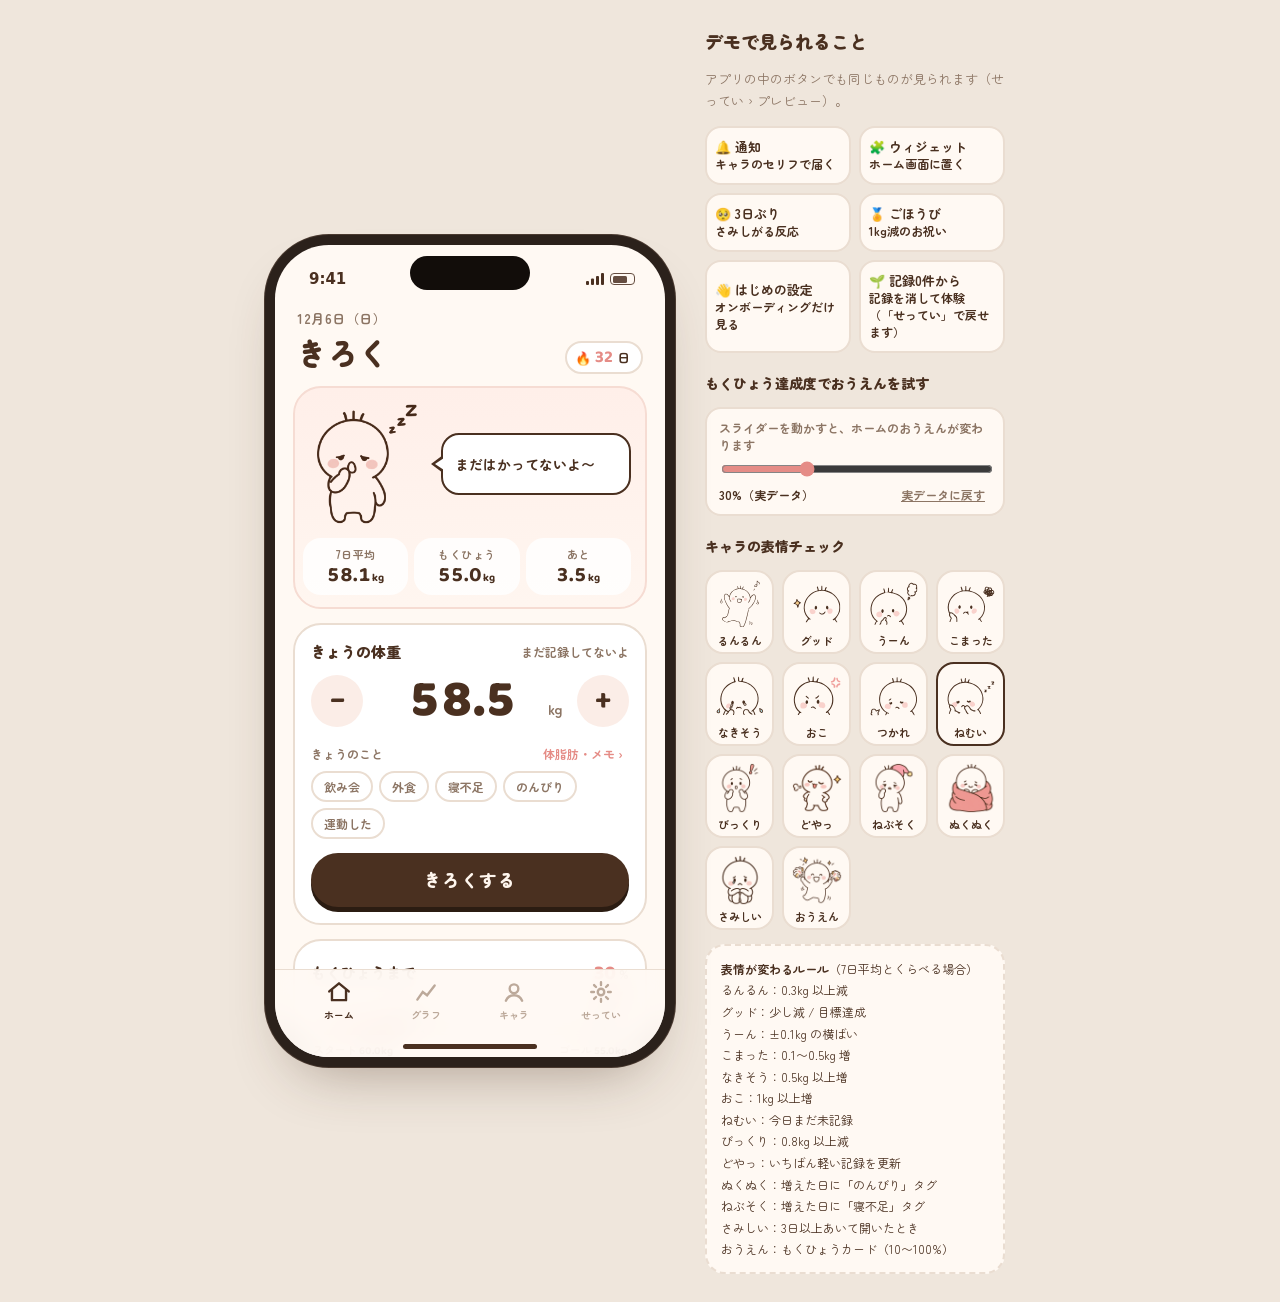
==== kawaii-weight-demo/index.html @ db8caa2b "Add initial project files including app documentation, localization guidelines, and assets for the "" ====
<!doctype html>
<html lang="ja">
<head>
<meta charset="utf-8">
<meta name="viewport" content="width=device-width, initial-scale=1, viewport-fit=cover">
<title>かわいい体重管理</title>
<link rel="preconnect" href="https://fonts.googleapis.com">
<link rel="stylesheet" href="https://fonts.googleapis.com/css2?family=Zen+Maru+Gothic:wght@500;700;900&family=Baloo+2:wght@600;700;800&display=swap">
<link rel="stylesheet" href="css/style.css">
</head>
<body>
<div class="stage">
  <div class="phone" id="phone">
    <div class="island" aria-hidden="true"></div>
    <div class="status" id="statusBar" aria-hidden="true"><span>9:41</span><span class="icons">
      <svg width="18" height="12" viewBox="0 0 18 12"><rect x="0" y="8" width="3" height="4" rx="1" fill="currentColor"/><rect x="5" y="5.5" width="3" height="6.5" rx="1" fill="currentColor"/><rect x="10" y="3" width="3" height="9" rx="1" fill="currentColor"/><rect x="15" y="0" width="3" height="12" rx="1" fill="currentColor"/></svg>
      <span class="bat"><i></i></span></span></div>
    <div class="toast" id="toast" role="status"></div>

    <div class="scroll" id="scroll">

      <!-- ===== ホーム ===== -->
      <div class="screen" id="sc-home" role="tabpanel">
        <div class="top">
          <div><div class="date" id="today"></div><h1>きろく</h1></div>
          <div class="pill" title="連続記録日数">🔥<b id="streak">0</b>日</div>
        </div>
        <div class="demoBar" id="absentBar" hidden><span>デモ：3日ぶりにアプリを開いた状態を再現しています</span><button id="absentOff">もどす</button></div>
        <section class="hero" id="hero" aria-label="キャラクター">
          <div class="charWrap"><div class="char" id="char" role="button" tabindex="0" aria-label="キャラクターをタップ"></div></div>
          <div class="heroSide">
            <div class="bubble fix" id="bubble" aria-live="polite"></div>
            <div class="doneInfo" id="doneInfo" hidden>
              <div class="big"><span id="dW">—</span><small>kg</small></div>
              <div class="delta" id="dDelta"></div>
              <button class="editLink" id="dEdit">記録を修正</button>
            </div>
          </div>
          <div class="facePick" id="facePick" hidden>
            <p>きょうのきぶん<small>よこにスクロールしてえらべるよ</small></p>
            <div class="fpRow" id="fpRow" role="group" aria-label="きょうのきぶん"></div>
          </div>
          <div class="heroStats" id="heroStats">
            <div class="hs"><span id="sDiffL">7日平均から</span><b id="sDiff">—</b></div>
            <div class="hs"><span>もくひょう</span><b id="sGoal">—</b></div>
            <div class="hs"><span>あと</span><b id="sLeft">—</b></div>
          </div>
        </section>
        <section class="card" id="recCard" aria-label="きょうの体重">
          <h2>きょうの体重 <small id="recState">まだ記録してないよ</small></h2>
          <div class="stepper">
            <button class="stepBtn" id="minus" aria-label="0.1kg 減らす">−</button>
            <div class="weightVal"><input id="wInput" inputmode="decimal" aria-label="体重 (kg)"><span>kg</span></div>
            <button class="stepBtn" id="plus" aria-label="0.1kg 増やす">+</button>
          </div>
          <div class="subRow"><span>きょうのこと</span><button class="linkBtn" id="openToday">体脂肪・メモ ›</button></div>
          <div class="chips" id="homeTags"></div>
          <button class="save" id="save">きろくする</button>
        </section>
        <section class="card goalCard" aria-label="もくひょうまで">
          <h2>もくひょうまで <span><b id="gPct">0</b><small> %</small></span></h2>
          <div class="track" id="track">
            <div class="fill" id="gFill" style="width:0"></div>
            <span class="tick" style="left:25%"></span><span class="tick" style="left:50%"></span><span class="tick" style="left:75%"></span>
            <svg class="flagG" viewBox="0 0 26 42" aria-hidden="true"><rect x="3" y="2" width="2.5" height="40" rx="1.2" fill="#4A3020"/><path d="M5.5 3h17l-4 6 4 6h-17z" fill="#E58C86"/><circle cx="4.2" cy="2.5" r="2.5" fill="#F3CA89"/></svg>
            <span class="runner" id="gRunner"></span>
          </div>
          <div class="trackLbl"><span>スタート <b id="gStart"></b></span><span>ゴール <b id="gGoal"></b></span></div>
          <button class="cheer" id="cheer" aria-label="おうえんメッセージ（タップで次のメッセージ）">
            <span class="cheerFace" id="cheerFace"></span>
            <span class="cheerTxt"><b id="cheerMsg"></b><small id="cheerSub"></small></span>
          </button>
        </section>
        <section class="card" aria-label="グラフ">
          <h2>さいきん2週間 <small>くわしくはグラフタブへ</small></h2>
          <svg class="chart" id="chartHome" viewBox="0 0 320 170" role="img" aria-label="直近2週間の体重グラフ"></svg>
        </section>
        <section class="card" aria-label="履歴">
          <h2>りれき <button class="linkBtn" id="addPast">＋ 過去の日を入力</button></h2>
          <ul class="hist" id="hist"></ul>
          <div class="hint">タップすると、その日のようすが見られるよ</div>
        </section>
      </div>

      <!-- ===== グラフ ===== -->
      <div class="screen" id="sc-graph" role="tabpanel" hidden>
        <div class="top"><div><div class="date">からだのうつりかわり</div><h1>グラフ</h1></div></div>
        <section class="card" style="margin-top:0">
          <h2>体重
            <span class="seg" role="group" aria-label="期間" id="rangeSeg">
              <button aria-pressed="false" data-range="7">1週</button>
              <button aria-pressed="true" data-range="30">1か月</button>
              <button aria-pressed="false" data-range="90">3か月</button>
            </span>
          </h2>
          <svg class="chart" id="chartBig" viewBox="0 0 320 200" role="img" aria-label="体重の推移グラフ"></svg>
          <div class="legend"><span><i></i>体重</span><span><i class="avg"></i>7日平均</span><span><i class="goal"></i>もくひょう</span></div>
        </section>
        <div class="stats" id="stats"></div>
        <section class="card">
          <h2>BMI <small id="bmiH">身長 160cm で計算</small></h2>
          <div class="bmiRow"><div class="bmiNum" id="bmiNum">—</div><div class="bmiFace" id="bmiFace"></div></div>
          <div class="gauge"><i style="width:18.5%"></i><i style="width:32.5%"></i><i style="width:25%"></i><i style="width:24%"></i><span class="mk" id="bmiMk"></span></div>
          <div class="gaugeLbl"><span style="left:18.5%">18.5</span><span style="left:51%">25</span><span style="left:76%">30</span></div>
          <div class="fatLine"><span>体脂肪率（さいしん）</span><span id="fatNow">—</span></div>
        </section>
        <section class="card">
          <h2>カレンダー
            <span class="calHead"><button id="calPrev" aria-label="前の月">‹</button><span id="calTitle" style="min-width:64px;text-align:center"></span><button id="calNext" aria-label="次の月">›</button></span>
          </h2>
          <div class="cal" id="cal"></div>
          <div class="hint">日付をタップすると、その日のようすが見られるよ（記録がない日は入力できるよ）。赤い点はタグ付きの日</div>
        </section>
      </div>

      <!-- ===== キャラ ===== -->
      <div class="screen" id="sc-chara" role="tabpanel" hidden>
        <div class="top">
          <div><div class="date">いっしょにがんばる相棒</div><h1>キャラ</h1></div>
          <div class="pill">きろく<b id="totalRec">0</b>回</div>
        </div>
        <section class="room" aria-label="キャラのおへや">
          <div class="bubble fix" id="bubble2" aria-live="polite"></div>
          <div class="charWrap"><div class="char" id="char2" role="button" tabindex="0" aria-label="キャラクターをタップ"></div></div>
          <div class="nameRow"><input id="charName" maxlength="10" placeholder="なまえをつけてね" aria-label="キャラの名前"></div>
        </section>
        <section class="card">
          <h2>なかよし度 <small id="lvNext"></small></h2>
          <div class="lv"><b id="lvNum">Lv.1</b><span id="lvTitle" style="font-weight:700"></span></div>
          <div class="bar"><i id="lvBar" style="width:0"></i></div>
          <div class="hint">毎日きろくすると、なかよし度が上がるよ</div>
        </section>
        <section class="card">
          <h2>ごほうび <small id="badgeCount"></small></h2>
          <div class="badges" id="badges"></div>
          <div class="hint">もらったメダルをタップすると、お祝いをもう一度見られるよ</div>
        </section>
        <section class="card">
          <h2>ひょうじょうずかん <small id="dexCount"></small></h2>
          <div class="dex" id="dex"></div>
          <div class="hint">タップすると、おへやのキャラがその顔になるよ。数字はその顔になった日の回数</div>
        </section>
      </div>

      <!-- ===== せってい ===== -->
      <div class="screen" id="sc-settings" role="tabpanel" hidden>
        <div class="top"><div><div class="date">じぶん好みに</div><h1>せってい</h1></div></div>
        <div class="group" style="margin-top:4px">
          <h3>からだ</h3>
          <div class="list">
            <div class="row"><span class="ri" style="background:#E6F4F5">📏</span><span class="lbl">身長</span>
              <button class="mini" data-adj="height" data-d="-1" aria-label="身長を1cm減らす">−</button><span class="val" id="vHeight"></span><button class="mini" data-adj="height" data-d="1" aria-label="身長を1cm増やす">+</button></div>
            <div class="row"><span class="ri" style="background:#E7F5F0">🎯</span><span class="lbl">もくひょう体重</span>
              <button class="mini" data-adj="goal" data-d="-0.5" aria-label="目標を0.5kg減らす">−</button><span class="val" id="vGoal"></span><button class="mini" data-adj="goal" data-d="0.5" aria-label="目標を0.5kg増やす">+</button></div>
          </div>
        </div>
        <div class="group">
          <h3>キャラのはんてい</h3>
          <div class="list">
            <div class="row"><span class="ri" style="background:#FBEDE7">⚖️</span><span class="lbl">くらべかた</span>
              <span class="seg" role="group" aria-label="くらべかた" id="judgeSeg"><button data-j="trend" aria-pressed="true">7日平均</button><button data-j="daily" aria-pressed="false">前日</button></span></div>
            <div class="row"><span class="ri" style="background:#FBEDE7">🍰</span><label for="optStrict">きびしめモード</label><input type="checkbox" class="sw" id="optStrict" data-opt="strict"></div>
          </div>
          <div class="hint" style="margin:6px 14px 0">「7日平均」だと、日々の水分の上下で表情がころころ変わらないよ。きびしめモードでは 0.3kg 増えただけで「なきそう」になるよ</div>
        </div>
        <div class="group">
          <h3>おしらせ</h3>
          <div class="list">
            <div class="row"><span class="ri" style="background:#FDF0DC">⏰</span><label for="optRemind">毎朝はかってね通知</label><input type="checkbox" class="sw" id="optRemind" data-opt="remind"></div>
            <div class="row"><span class="ri" style="background:#FDF0DC">🕖</span><label for="optTime">通知の時間</label><input type="time" id="optTime"></div>
            <button class="row" data-preview="notif"><span class="ri" style="background:#FDF0DC">🔔</span><span class="lbl">通知のみため<span class="preTag">プレビュー</span><small>キャラのセリフで届くよ</small></span><span class="chev">›</span></button>
          </div>
        </div>
        <div class="group">
          <h3>ウィジェット</h3>
          <div class="list">
            <button class="row" data-preview="widget"><span class="ri" style="background:#E6F4F5">🧩</span><span class="lbl">ホーム画面ウィジェット<span class="preTag">プレビュー</span><small>きょうの表情と体重が見られるよ</small></span><span class="chev">›</span></button>
          </div>
        </div>
        <div class="group">
          <h3>キャラ</h3>
          <div class="list">
            <div class="row"><span class="ri" style="background:#FBEDE7">💬</span><label for="optTalk">ふきだしでしゃべる</label><input type="checkbox" class="sw" id="optTalk" data-opt="talk"></div>
            <div class="row"><span class="ri" style="background:#FBEDE7">✨</span><label for="optMove">ふわふわ動く</label><input type="checkbox" class="sw" id="optMove" data-opt="move"></div>
            <button class="row" data-preview="absent"><span class="ri" style="background:#FBEDE7">🥺</span><span class="lbl">ひさしぶりに開いたとき<span class="preTag">プレビュー</span><small>3日あくと、さみしがるよ</small></span><span class="chev">›</span></button>
            <button class="row" data-preview="reward"><span class="ri" style="background:#FFF3D9">🏅</span><span class="lbl">ごほうびのお祝い<span class="preTag">プレビュー</span><small>1kg減・目標達成・連続記録など</small></span><span class="chev">›</span></button>
          </div>
        </div>
        <div class="group">
          <h3>データ</h3>
          <div class="list">
            <div class="row"><span class="ri" style="background:#F3EEE9">📤</span><span class="lbl">CSVで書き出す</span><span class="chev">›</span></div>
            <button class="row" data-preview="onb"><span class="ri" style="background:#E7F5F0">👋</span><span class="lbl">はじめの設定画面を見る<span class="preTag">プレビュー</span><small>インストール直後の流れ。いまの記録はそのまま</small></span><span class="chev">›</span></button>
            <button class="row" data-preview="fresh"><span class="ri" style="background:#E7F5F0">🌱</span><span class="lbl">記録0件から体験する<span class="preTag">プレビュー</span><small>記録を消して、初期設定から始めるよ</small></span><span class="chev">›</span></button>
            <button class="row danger" id="reset"><span class="ri" style="background:#FBE5E3">🔄</span><span class="lbl">サンプルデータに戻す</span></button>
          </div>
        </div>
        <div class="group">
          <h3>このアプリについて</h3>
          <div class="list"><div class="row"><span class="lbl">バージョン</span><span style="font-family:var(--font-num);font-weight:700;color:var(--ink-soft)">0.4 デモ</span></div></div>
        </div>
        <div class="bye" id="bye"></div>
      </div>
    </div>


    <!-- はじめての起動 -->
    <section class="onb" id="onb" aria-label="はじめての設定" inert>
      <div class="onbTop"><button class="back" id="onbBack">‹ もどる</button><div class="onbDots" id="onbDots"></div><span style="width:52px"></span></div>
      <div class="onbStep" id="onbStep"></div>
      <div class="onbBtns"><button class="save" id="onbNext">はじめる</button><button class="skip" id="onbSkip">いまはいい</button></div>
    </section>

    <!-- 日の詳細（日記ページ） -->
    <section class="detail" id="detail" aria-label="日の詳細" inert>
      <div class="dNav"><button id="dBack">‹ もどる</button><b id="dTitle"></b><button id="dEditBtn">編集</button></div>
      <div class="dStage">
        <div class="bubble b fix" id="dBubble"></div>
        <div class="dChar" id="dChar"></div>
        <div class="dBig"><span id="dWeight"></span><small>kg</small></div>
        <div class="dSub" id="dSub"></div>
      </div>
      <div class="dMetrics" id="dMetrics"></div>
      <section class="card">
        <h2>前後1週間 <small>この日を●で表示</small></h2>
        <svg class="chart" id="dChart" viewBox="0 0 320 150" role="img" aria-label="前後1週間の体重グラフ"></svg>
      </section>
      <section class="card dMemo"><h2>この日のこと</h2><div class="chips" id="dTags"></div><p id="dMemoTxt"></p></section>
      <div class="dPN"><button id="dPrev"></button><button id="dNext"></button></div>
    </section>

    <nav class="tabbar" role="tablist" aria-label="タブ">
      <button class="tab" role="tab" data-tab="home" aria-selected="true"><svg viewBox="0 0 24 24" fill="none" stroke="currentColor" stroke-width="2.2" stroke-linecap="round" stroke-linejoin="round"><path d="M3 11.5 12 4l9 7.5"/><path d="M5.5 10v9.5h13V10"/></svg>ホーム</button>
      <button class="tab" role="tab" data-tab="graph" aria-selected="false"><svg viewBox="0 0 24 24" fill="none" stroke="currentColor" stroke-width="2.2" stroke-linecap="round"><path d="M4 19 9 12l4 3 7-9"/></svg>グラフ</button>
      <button class="tab" role="tab" data-tab="chara" aria-selected="false"><svg viewBox="0 0 24 24" fill="none" stroke="currentColor" stroke-width="2.2" stroke-linecap="round"><circle cx="12" cy="9" r="4"/><path d="M4.5 20c1.5-3.5 4.3-5 7.5-5s6 1.5 7.5 5"/></svg>キャラ</button>
      <button class="tab" role="tab" data-tab="settings" aria-selected="false"><svg viewBox="0 0 24 24" fill="none" stroke="currentColor" stroke-width="2.2" stroke-linecap="round"><circle cx="12" cy="12" r="3"/><path d="M12 3v2.5M12 18.5V21M3 12h2.5M18.5 12H21M5.6 5.6l1.8 1.8M16.6 16.6l1.8 1.8M5.6 18.4l1.8-1.8M16.6 7.4l1.8-1.8"/></svg>せってい</button>
    </nav>
    <span class="home-ind" aria-hidden="true"></span>

    <!-- 記録シート -->
    <div class="back" id="sheetBack"></div>
    <section class="sheet" id="sheet" role="dialog" aria-modal="true" aria-label="記録の入力・修正" inert>
      <div class="grab" aria-hidden="true"></div>
      <div class="shHead">
        <span style="width:32px"></span>
        <div class="nav"><button id="shPrev" aria-label="前の日">‹</button><h3 id="shDate"></h3><button id="shNext" aria-label="次の日">›</button></div>
        <button class="close" id="shClose" aria-label="とじる">×</button>
      </div>
      <div class="shCard">
        <div class="shLbl">体重 <small id="shState" style="color:var(--ink-soft);font-size:12px"></small></div>
        <div class="stepper">
          <button class="stepBtn" id="shMinus" aria-label="0.1kg 減らす">−</button>
          <div class="weightVal"><input id="shW" inputmode="decimal" aria-label="体重 (kg)"><span>kg</span></div>
          <button class="stepBtn" id="shPlus" aria-label="0.1kg 増やす">+</button>
        </div>
      </div>
      <div class="shCard">
        <div class="shLbl">この日のきぶん <small id="shFaceNote" style="color:var(--ink-soft);font-size:11px"></small></div>
        <div class="fpRow" id="shFaces" role="group" aria-label="この日のきぶん"></div>
      </div>
      <div class="shCard">
        <div class="shLbl"><label for="shFatOn">体脂肪率もきろく</label><input type="checkbox" class="sw" id="shFatOn"></div>
        <div class="fatRow" id="fatRow">
          <button class="mini" id="shFatM" aria-label="0.1% 減らす">−</button>
          <span class="fv"><span id="shFat">28.0</span><small style="font-size:14px">%</small></span>
          <button class="mini" id="shFatP" aria-label="0.1% 増やす">+</button>
        </div>
      </div>
      <div class="shCard">
        <div class="shLbl">タグ</div>
        <div class="chips" id="shTags"></div>
        <div class="shLbl" style="margin-top:14px"><label for="shMemo">ひとことメモ</label></div>
        <textarea id="shMemo" rows="2" maxlength="60" placeholder="例：友だちと焼肉"></textarea>
      </div>
      <button class="save" id="shSave">保存する</button>
      <button class="del" id="shDel">この日の記録を削除</button>
    </section>

    <!-- 通知プレビュー -->
    <button class="notif" id="notif" aria-label="通知（タップでとじる）" tabindex="-1">
      <span class="appIcon" id="notifIcon"></span>
      <span class="nb"><span class="nt"><span>かわいい体重管理</span><span>いま</span></span><span class="nh" id="notifTitle"></span><br><span id="notifBody"></span></span>
    </button>

    <!-- ウィジェットプレビュー（ホーム画面） -->
    <div class="springboard" id="springboard" aria-hidden="true" inert>
      <div class="sbGrid" id="sbGrid"></div>
      <div class="sbNote"><span>ウィジェットのみため（プレビュー）。実機ではiPhoneのホーム画面に置けます</span><button id="sbClose">アプリにもどる</button></div>
    </div>

    <!-- ごほうび -->
    <div class="reward" id="reward" aria-hidden="true" inert>
      <canvas id="confetti"></canvas>
      <div class="rwCard" role="dialog" aria-label="ごほうび">
        <div class="eyebrow">ごほうびゲット！</div>
        <h3 id="rwTitle"></h3>
        <div class="rwChar" id="rwChar"></div>
        <p id="rwMsg"></p>
        <div class="rwGift" id="rwGift"></div>
        <button class="save" id="rwClose">ありがとう！</button>
      </div>
    </div>
  </div>

  <aside class="side">
    <h3>デモで見られること</h3>
    <p>アプリの中のボタンでも同じものが見られます（せってい › プレビュー）。</p>
    <div class="demoBtns">
      <button data-preview="notif"><b>🔔 通知</b>キャラのセリフで届く</button>
      <button data-preview="widget"><b>🧩 ウィジェット</b>ホーム画面に置く</button>
      <button data-preview="absent"><b>🥺 3日ぶり</b>さみしがる反応</button>
      <button data-preview="reward"><b>🏅 ごほうび</b>1kg減のお祝い</button>
      <button data-preview="onb"><b>👋 はじめの設定</b>オンボーディングだけ見る</button>
      <button data-preview="fresh"><b>🌱 記録0件から</b>記録を消して体験（「せってい」で戻せます）</button>
    </div>
    <h4>もくひょう達成度でおうえんを試す</h4>
    <div class="slider">
      <label for="pctSlider" style="font-size:12px;font-weight:700;color:var(--ink-soft)">スライダーを動かすと、ホームのおうえんが変わります</label>
      <input type="range" id="pctSlider" min="-5" max="110" step="1">
      <div><span id="pctVal"></span><button id="pctReset">実データに戻す</button></div>
    </div>
    <h4>キャラの表情チェック</h4>
    <div class="faces" id="faces"></div>
    <div class="rules" id="rules"></div>
  </aside>
</div>
<script src="js/app.js"></script>
</body>
</html>
---- kawaii-weight-demo/css/style.css ----
/* 基本リセット */
[hidden]{display:none!important}
img{max-width:100%}
body{margin:0;font-size:14px}
:root{padding-top:env(safe-area-inset-top,0px);padding-bottom:env(safe-area-inset-bottom,0px)}
/* Layout: one iPhone-sized screen centered on a soft paper desk; on a real phone it fills the screen. Four tabs + bottom sheet + preview overlays (notification / widget / reward). */
:root{
  --desk:#EFE6DC;
  --paper:#FFF9F3;
  --card:#FFFFFF;
  --ink:#4A3020;
  --ink-soft:#8C7564;
  --line:#EADDD1;
  --cheek:#F9D2CC;
  --blush:#FBEDE7;
  --rose:#E58C86;
  --gold:#F3CA89;
  --mint:#9FD3C7;
  --mint-ink:#3E9B86;
  --sky:#B4E1E4;
  --up:#D06A63;
  --font-ui:"Zen Maru Gothic","Hiragino Maru Gothic ProN","Hiragino Sans",system-ui,sans-serif;
  --font-num:"Baloo 2","Zen Maru Gothic",ui-rounded,system-ui,sans-serif;
  color-scheme:light;
}
html,body{height:100%}
body{background:var(--desk);color:var(--ink);font-family:var(--font-ui);
  padding-left:max(16px,env(safe-area-inset-left,0px));padding-right:max(16px,env(safe-area-inset-right,0px));
  -webkit-tap-highlight-color:transparent}
*{box-sizing:border-box}
button{font:inherit;color:inherit;border:0;background:none;cursor:pointer}
button:focus-visible,input:focus-visible,textarea:focus-visible{outline:3px solid var(--rose);outline-offset:2px}

.stage{min-height:100%;display:flex;gap:40px;align-items:center;justify-content:center;padding-block:28px;flex-wrap:wrap}

/* ---------- phone ---------- */
.phone{width:390px;max-width:100%;height:812px;max-height:calc(100vh - 56px);min-height:640px;
  background:var(--paper);border-radius:54px;position:relative;overflow:hidden;
  box-shadow:0 0 0 10px #2b211b,0 0 0 11px #4a3a30,0 30px 60px -20px rgba(74,48,32,.45);
  display:flex;flex-direction:column}
.island{position:absolute;top:11px;left:50%;transform:translateX(-50%);width:120px;height:34px;border-radius:20px;background:#120d0a;z-index:20}
.status{height:54px;flex:none;display:flex;align-items:center;justify-content:space-between;padding:14px 30px 0 34px;font-weight:700;font-size:15px;font-family:system-ui,sans-serif;position:relative;z-index:9}
.status .icons{display:flex;gap:6px;align-items:center}
.status .bat{width:25px;height:12px;border:1.5px solid currentColor;border-radius:4px;padding:1.5px;opacity:.85}
.status .bat i{display:block;height:100%;width:70%;background:currentColor;border-radius:1.5px}

.scroll{flex:1;overflow-y:auto;overflow-x:hidden;padding:4px 18px 110px;scrollbar-width:none}
.scroll::-webkit-scrollbar{display:none}
.screen{animation:fadeIn .25s ease}
@keyframes fadeIn{from{opacity:0;transform:translateY(6px)}to{opacity:1;transform:none}}

.top{display:flex;justify-content:space-between;align-items:flex-end;padding:6px 4px 12px}
.top .date{font-size:13px;color:var(--ink-soft);font-weight:700;letter-spacing:.04em}
.top h1{margin:2px 0 0;font-size:30px;font-weight:900;letter-spacing:.02em}
.pill{display:flex;align-items:center;gap:4px;background:var(--card);border:2px solid var(--line);border-radius:999px;padding:5px 11px 5px 8px;font-weight:700;font-size:13px}
.pill b{font-family:var(--font-num);font-size:17px;line-height:1;color:var(--rose)}

.demoBar{display:flex;align-items:center;gap:8px;background:#FFF3D9;border:2px dashed var(--gold);border-radius:16px;padding:8px 12px;font-size:12px;font-weight:700;margin-bottom:10px}
.demoBar span{flex:1}
.demoBar button{background:var(--ink);color:#FFF6EE;border-radius:999px;padding:4px 12px;font-size:12px;font-weight:700}

/* ---------- hero ---------- */
.hero{position:relative;background:linear-gradient(180deg,#FFEFE9 0%,#FFF6F0 100%);border-radius:32px;padding:18px 16px 16px;border:2px solid #F6DCD3;overflow:hidden}
/* ホームのヒーロー：A案（キャラ小さめ＋ふきだし横）。記録後は .done で結果表示に切り替え */
#hero{display:grid;grid-template-columns:128px 1fr;gap:8px 10px;align-items:center;padding:12px 14px 12px 8px;border-radius:28px}
#hero .charWrap{height:128px;margin:0}
#hero .char{width:128px;height:128px}
#hero .heroSide{min-width:0;display:flex;flex-direction:column;gap:8px}
#hero .bubble{margin:0;font-size:14px;padding:8px 12px;border-radius:18px}
/* ふきだしは2行分の高さで固定（セリフの長さで画面がガタつかないように） */
.bubble.fix{display:flex;align-items:center;height:calc(2 * 1.5em + 20px);min-height:0;line-height:1.5}
.room .bubble.fix{justify-content:center;text-align:center}
.dStage .bubble.fix{display:inline-flex;justify-content:center;max-width:100%}
/* ふきだしの矢印：線の三角（::before）の上に白い三角（::after）を重ねる */
#hero .bubble::before,#hero .bubble::after{content:"";position:absolute;top:50%;bottom:auto;width:0;height:0;background:none;border-style:solid;transform:translateY(-50%)}
#hero .bubble::before{left:-12px;border-width:9px 12px 9px 0;border-color:transparent var(--ink) transparent transparent}
#hero .bubble::after{left:-8.5px;border-width:6.5px 9px 6.5px 0;border-color:transparent var(--card) transparent transparent}
#hero .heroStats{grid-column:1/-1;margin-top:2px}
#hero.done{grid-template-columns:120px 1fr;padding-block:14px}
#hero.done .charWrap,#hero.done .char{width:120px;height:120px}
.doneInfo{padding-left:4px}
.doneInfo .big{font-family:var(--font-num);font-size:42px;font-weight:800;line-height:1;font-variant-numeric:tabular-nums}
.doneInfo .big small{font-family:var(--font-ui);font-size:14px;font-weight:700;color:var(--ink-soft);margin-left:3px}
.doneInfo .delta{font-family:var(--font-num);font-size:15px;font-weight:700;margin-top:2px}
.doneInfo .editLink{font-size:12px;font-weight:700;color:var(--rose);text-decoration:underline;padding:4px 0 0}
.bubble{position:relative;z-index:2;background:var(--card);border:2px solid var(--ink);border-radius:22px;padding:10px 14px;font-weight:700;font-size:15px;line-height:1.5;min-height:48px;margin:0 6px 4px;text-wrap:balance}
.bubble::after{content:"";position:absolute;bottom:-11px;left:50%;width:18px;height:18px;background:var(--card);border-right:2px solid var(--ink);border-bottom:2px solid var(--ink);transform:translateX(-50%) rotate(45deg) scaleY(.8)}
.charWrap{position:relative;z-index:1;display:flex;justify-content:center;height:210px;margin-top:6px}
.char{width:210px;height:210px;cursor:pointer;transform-origin:50% 90%;animation:breathe 3.2s ease-in-out infinite}
.char svg{width:100%;height:100%;display:block}
.char.pop,.dChar.pop{animation:pop .55s cubic-bezier(.3,1.6,.5,1)}
.char.shake{animation:shake .5s ease-in-out}
@keyframes breathe{0%,100%{transform:scale(1,1)}50%{transform:scale(1.02,.98)}}
@keyframes pop{0%{transform:scale(.85,1.12)}55%{transform:scale(1.08,.94)}100%{transform:scale(1)}}
@keyframes shake{0%,100%{transform:rotate(0)}20%{transform:rotate(-5deg)}40%{transform:rotate(5deg)}60%{transform:rotate(-3deg)}80%{transform:rotate(2deg)}}
.char svg .accent,.char svg .gold,.char svg .tear{animation:twinkle 1.6s ease-in-out infinite}
@keyframes twinkle{0%,100%{opacity:1}50%{opacity:.55}}
.phone.still .char,.phone.still .char svg *{animation:none!important}
/* 「ふきだしでしゃべる」オフ：ふきだしごと消して余白をつめる（はじめの設定画面は対象外） */
.phone.quiet .bubble{display:none!important}
.phone.quiet .onb .bubble{display:block!important}
.phone.quiet #hero:not(.done){grid-template-columns:1fr}
.phone.quiet #hero:not(.done) .heroSide{display:none}
.heroStats{position:relative;z-index:2;display:grid;grid-template-columns:1fr 1fr 1fr;gap:6px;margin-top:8px}
.hs{background:rgba(255,255,255,.85);border-radius:18px;padding:8px 6px 6px;text-align:center}
.hs span{display:block;font-size:11px;color:var(--ink-soft);font-weight:700;letter-spacing:.04em}
.hs b{font-family:var(--font-num);font-size:21px;font-weight:700;font-variant-numeric:tabular-nums;line-height:1.3}
.hs small{font-size:11px;font-weight:700;margin-left:1px}
.down{color:var(--mint-ink)}.up{color:var(--up)}

/* ---------- cards ---------- */
.card{background:var(--card);border:2px solid var(--line);border-radius:28px;padding:16px;margin-top:14px}
.card h2{margin:0 0 10px;font-size:15px;font-weight:900;display:flex;justify-content:space-between;align-items:center;gap:8px}
.card h2 small{font-size:12px;color:var(--ink-soft);font-weight:700}
.linkBtn{font-size:12px;font-weight:700;color:var(--rose);white-space:nowrap}
.stepper{display:flex;align-items:center;justify-content:space-between;gap:8px}
.stepBtn{width:52px;height:52px;border-radius:50%;background:var(--blush);font-family:var(--font-num);font-size:30px;font-weight:700;line-height:1;display:grid;place-items:center;user-select:none;touch-action:manipulation;transition:transform .1s;flex:none}
.stepBtn:active{transform:scale(.9)}
.weightVal{flex:1;text-align:center;min-width:0}
.weightVal input{width:100%;max-width:170px;border:0;background:transparent;text-align:center;font-family:var(--font-num);font-size:52px;font-weight:800;color:var(--ink);font-variant-numeric:tabular-nums;padding:0;line-height:1.1}
.weightVal span{font-size:14px;font-weight:700;color:var(--ink-soft)}
.save{margin-top:14px;width:100%;height:54px;border-radius:999px;background:var(--ink);color:#FFF6EE;font-weight:900;font-size:17px;letter-spacing:.08em;box-shadow:0 5px 0 #2b1c12;transition:transform .08s,box-shadow .08s}
.save:active{transform:translateY(4px);box-shadow:0 1px 0 #2b1c12}
.save.done{background:var(--rose);box-shadow:0 5px 0 #b8625c}

.chips{display:flex;flex-wrap:wrap;gap:6px}
.chip{padding:5px 11px;border-radius:999px;border:2px solid var(--line);font-size:12px;font-weight:700;color:var(--ink-soft);background:var(--card);transition:.15s}
.chip[aria-pressed="true"]{background:var(--cheek);border-color:var(--ink);color:var(--ink)}
.subRow{display:flex;justify-content:space-between;align-items:center;margin-top:14px;margin-bottom:8px;font-size:12px;font-weight:700;color:var(--ink-soft)}

.seg{display:flex;background:#F6EEE7;border-radius:999px;padding:3px;gap:2px}
.seg button{font-size:12px;font-weight:700;padding:4px 10px;border-radius:999px;color:var(--ink-soft);white-space:nowrap}
.seg button[aria-pressed="true"]{background:var(--card);color:var(--ink);box-shadow:0 1px 3px rgba(74,48,32,.15)}
svg.chart{width:100%;height:auto;display:block;overflow:visible}
svg.chart text{font-family:var(--font-num);font-size:11px;fill:var(--ink-soft);font-weight:600}
.legend{display:flex;gap:14px;font-size:11px;font-weight:700;color:var(--ink-soft);margin-top:6px}
.legend i{display:inline-block;width:16px;height:0;border-top:3px solid var(--rose);vertical-align:middle;margin-right:4px;border-radius:2px}
.legend i.avg{border-top:2px solid rgba(74,48,32,.45)}
.legend i.goal{border-top:2px dashed var(--mint)}

.hist{list-style:none;margin:0;padding:0;display:flex;flex-direction:column}
.hist li{border-top:1.5px dashed var(--line)}
.hist li:first-child{border-top:0}
.hrow{width:100%;display:grid;grid-template-columns:40px 1fr auto;gap:12px;align-items:center;padding:8px 0;text-align:left}
.hist .ic{width:40px;height:40px;border-radius:14px;background:#FFF1EC;display:grid;place-items:center}
.hist .ic svg{width:34px;height:34px}
.hist .d{font-weight:700;font-size:14px;min-width:0}
.hist .d small{display:block;font-size:11px;color:var(--ink-soft);white-space:nowrap;overflow:hidden;text-overflow:ellipsis}
.hist .w{text-align:right;font-family:var(--font-num);font-weight:700;font-size:18px;font-variant-numeric:tabular-nums;line-height:1.1}
.hist .w small{display:block;font-size:12px}
.tagS{display:inline-block;background:var(--blush);border-radius:6px;padding:0 5px;margin-right:3px;font-size:10px;color:var(--ink)}


/* きょうの顔（記録後にえらびなおせる） */
.facePick{grid-column:1/-1;background:var(--card);border-radius:20px;padding:8px 8px 6px;box-shadow:0 2px 0 var(--line)}
.facePick p{margin:0 0 4px;font-size:12px;font-weight:900;text-align:center}
.facePick p small{font-size:10px;color:#B5A193;font-weight:700;margin-left:4px}
.fpRow{display:flex;gap:2px;overflow-x:auto;scroll-snap-type:x proximity;scrollbar-width:none;-webkit-mask-image:linear-gradient(90deg,#000 88%,transparent);mask-image:linear-gradient(90deg,#000 88%,transparent);padding-right:18px}
.fpRow::-webkit-scrollbar{display:none}
.fp{flex:0 0 56px;scroll-snap-align:start;display:flex;flex-direction:column;align-items:center;gap:1px;border-radius:14px;padding:4px 0 4px;border:2px solid transparent;font-size:10px;font-weight:700;color:var(--ink-soft);transition:background .15s}
.fp svg{width:36px;height:36px;display:block}
.fp[aria-pressed="true"]{background:var(--cheek);border-color:var(--ink);color:var(--ink)}
.fp .auto{font-size:8.5px;line-height:1;color:var(--rose);height:9px}

/* ---------- goal / cheer ---------- */
.goalCard h2 b{font-family:var(--font-num);font-size:20px;color:var(--rose);font-weight:800}
.track{position:relative;height:16px;border-radius:999px;background:#F6EEE7;margin:30px 18px 0 8px}
.track .fill{height:100%;border-radius:999px;background:linear-gradient(90deg,var(--cheek),var(--rose));transition:width .8s cubic-bezier(.3,1.2,.5,1)}
.track .tick{position:absolute;top:4px;width:3px;height:8px;border-radius:2px;background:#fff}
.track .tick.past{background:rgba(255,255,255,.75)}
.track .runner{position:absolute;top:50%;width:46px;height:46px;transform:translate(-50%,-70%);transition:left .8s cubic-bezier(.3,1.2,.5,1);pointer-events:none}
.track .runner svg{width:100%;height:100%;display:block}
.track .flagG{position:absolute;right:-16px;bottom:4px;width:26px;height:42px}
.trackLbl{display:flex;justify-content:space-between;font-family:var(--font-num);font-size:11px;font-weight:600;color:var(--ink-soft);margin:6px 2px 0}
.trackLbl b{color:var(--ink)}
.cheer{position:relative;display:flex;gap:12px;align-items:center;margin-top:14px;background:#FFF6F1;border-radius:22px;padding:10px 14px 10px 8px;width:100%;text-align:left}
.cheerFace{width:72px;height:72px;flex:none}
.cheerFace svg{width:100%;height:100%;display:block}
.cheer.pop .cheerFace{animation:pop .55s cubic-bezier(.3,1.6,.5,1)}
.cheerTxt{min-width:0}
.cheerTxt b{display:block;font-size:15px;font-weight:900;line-height:1.5;text-wrap:balance}
.cheerTxt small{display:block;font-size:12px;font-weight:700;color:var(--ink-soft);margin-top:3px;line-height:1.5}
.slider{display:flex;flex-direction:column;gap:6px;background:var(--paper);border:2px solid var(--line);border-radius:16px;padding:10px 12px}
.slider input{width:100%;accent-color:var(--rose)}
.slider div{display:flex;justify-content:space-between;align-items:center;font-size:12px;font-weight:700}
.slider button{font-size:12px;font-weight:700;color:var(--ink-soft);text-decoration:underline}

/* ---------- graph screen ---------- */
.stats{display:grid;grid-template-columns:1fr 1fr;gap:10px;margin-top:14px}
.stat{background:var(--card);border:2px solid var(--line);border-radius:22px;padding:12px 14px}
.stat span{display:block;font-size:11px;font-weight:700;color:var(--ink-soft);letter-spacing:.06em}
.stat b{font-family:var(--font-num);font-size:26px;font-weight:700;font-variant-numeric:tabular-nums;line-height:1.25}
.stat small{font-size:12px;font-weight:700;margin-left:2px}
.stat em{display:block;font-style:normal;font-size:11px;color:var(--ink-soft);font-weight:700}
.bmiRow{display:flex;align-items:center;gap:14px}
.bmiNum{font-family:var(--font-num);font-size:40px;font-weight:800;line-height:1;font-variant-numeric:tabular-nums}
.bmiNum small{display:block;font-family:var(--font-ui);font-size:12px;color:var(--mint-ink);font-weight:700;margin-top:4px}
.bmiFace{width:64px;height:64px;margin-left:auto;flex:none}
.bmiFace svg{width:100%;height:100%}
.gauge{position:relative;margin-top:14px;height:12px;border-radius:999px;display:flex}
.gauge i{display:block;height:100%}
.gauge i:nth-child(1){background:var(--sky);border-radius:999px 0 0 999px}
.gauge i:nth-child(2){background:var(--mint)}
.gauge i:nth-child(3){background:var(--gold)}
.gauge i:nth-child(4){background:var(--rose);border-radius:0 999px 999px 0}
.gauge .mk{position:absolute;top:-6px;width:4px;height:24px;border-radius:2px;background:var(--ink);transform:translateX(-50%);box-shadow:0 0 0 2px var(--card)}
.gaugeLbl{position:relative;height:16px;margin-top:6px;font-family:var(--font-num);font-size:11px;color:var(--ink-soft);font-weight:600}
.gaugeLbl span{position:absolute;transform:translateX(-50%)}
.fatLine{margin-top:10px;padding-top:10px;border-top:1.5px dashed var(--line);font-size:13px;font-weight:700;display:flex;justify-content:space-between}
.fatLine b{font-family:var(--font-num);font-size:17px}

.calHead{display:flex;align-items:center;gap:6px}
.calHead button{width:30px;height:30px;border-radius:50%;background:var(--blush);font-weight:900}
.cal{display:grid;grid-template-columns:repeat(7,1fr);gap:4px;text-align:center}
.cal .wd{font-size:11px;font-weight:700;color:var(--ink-soft);padding-bottom:2px}
.cal .wd:first-child{color:var(--up)}
.cal .cell{min-height:64px;max-width:100%;border-radius:12px;display:flex;flex-direction:column;align-items:center;gap:1px;position:relative;font-family:var(--font-num);font-weight:600;color:#C7B6A8;padding:4px 0 5px}
.cal button.cell:hover{background:#FBF3EE}
.cal .cell.has{background:#FFF1EC;color:var(--ink)}
.cal .cell svg{width:28px;height:28px;flex:none}
.cal .cell .w{font-size:10.5px;font-weight:700;color:var(--ink);line-height:1;font-variant-numeric:tabular-nums;letter-spacing:-.02em}
.cal .cell.today{box-shadow:0 0 0 2px var(--ink) inset}
.cal .cell .n{font-size:11px;line-height:1.1}
.cal .cell.has .n{color:var(--ink-soft)}
.cal .cell .dot{position:absolute;top:4px;right:4px;width:6px;height:6px;border-radius:50%;background:var(--rose)}

/* ---------- chara screen ---------- */
.room{position:relative;border-radius:28px;overflow:hidden;padding:16px 16px 18px;border:2px solid #F6DCD3;
  background:linear-gradient(180deg,#FFEFE9,#FFF6F0)}   /* 日の詳細と同じ、やわらかい単色 */
.room .rug{position:absolute;left:50%;bottom:62px;transform:translateX(-50%);width:210px;height:40px;border-radius:50%;background:#F3C1B6;opacity:.6}
.room .charWrap{height:200px;margin-top:4px}
.room .char{width:200px;height:200px}
.nameRow{position:relative;z-index:2;display:flex;justify-content:center;margin-top:6px}
.nameRow input{width:160px;max-width:100%;text-align:center;border:2px solid #F6DCD3;border-radius:999px;background:var(--card);font:inherit;font-weight:900;font-size:20px;color:var(--ink);padding:4px 10px}
.nameRow input:focus{border-color:var(--ink);outline:none}
.nameRow input::placeholder{color:#C7A99A}
.lv{display:flex;align-items:baseline;gap:8px}
.lv b{font-family:var(--font-num);font-size:30px;font-weight:800;color:var(--rose);line-height:1}
.bar{height:14px;border-radius:999px;background:#F6EEE7;margin-top:10px;overflow:hidden}
.bar i{display:block;height:100%;border-radius:999px;background:repeating-linear-gradient(-45deg,var(--rose) 0 8px,#EC9F99 8px 16px);transition:width .6s}
.hint{font-size:12px;font-weight:700;color:var(--ink-soft);margin-top:8px;line-height:1.6}
.dex{display:grid;grid-template-columns:repeat(4,1fr);gap:8px}
.dex button{background:#FFF6F1;border-radius:18px;padding:6px 2px;display:flex;flex-direction:column;align-items:center;gap:2px;font-size:11px;font-weight:700;border:2px solid transparent}
.dex button[aria-pressed="true"]{border-color:var(--ink)}
.dex svg{width:54px;height:54px}
.dex .cnt{font-family:var(--font-num);font-size:11px;color:var(--ink-soft);font-weight:600;line-height:1}
.dex .locked svg{filter:brightness(0) opacity(.12)}
.dex .locked{color:#C7B6A8;cursor:default}
.badges{display:grid;grid-template-columns:repeat(4,1fr);gap:10px 6px}
.badge{display:flex;flex-direction:column;align-items:center;gap:4px;font-size:10px;font-weight:700;text-align:center;line-height:1.3}
.medal{width:58px;height:58px;border-radius:50%;display:grid;place-items:center;font-family:var(--font-num);font-weight:800;font-size:16px;line-height:1;
  background:radial-gradient(circle at 35% 30%,#FFF3D6,var(--gold));border:3px solid #E5B464;color:var(--ink);box-shadow:0 3px 0 #D9A250}
.medal small{display:block;font-size:10px;font-family:var(--font-ui)}
.badge.off .medal{background:#F5EEE8;border:2.5px dashed #E2D6CB;color:#CDBDAF;box-shadow:none}
.badge.off{color:#BFAE9F;cursor:default}

/* ---------- settings ---------- */
.group{margin-top:18px}
.group h3{margin:0 0 6px 14px;font-size:12px;font-weight:700;color:var(--ink-soft);letter-spacing:.08em}
.list{background:var(--card);border:2px solid var(--line);border-radius:22px;overflow:hidden}
.row{display:flex;align-items:center;gap:12px;min-height:52px;padding:8px 14px;border-top:1.5px solid #F4ECE4;width:100%;text-align:left}
.row:first-child{border-top:0}
.row .ri{width:30px;height:30px;border-radius:10px;display:grid;place-items:center;flex:none;font-size:16px}
.row label,.row .lbl{flex:1;font-weight:700;font-size:15px}
.row .lbl small{display:block;font-size:11px;color:var(--ink-soft)}
.row .val{font-family:var(--font-num);font-weight:700;font-size:17px;font-variant-numeric:tabular-nums;min-width:62px;text-align:center}
.mini{width:32px;height:32px;border-radius:50%;background:var(--blush);font-family:var(--font-num);font-weight:700;font-size:20px;line-height:1;touch-action:manipulation;flex:none}
.sw{position:relative;width:51px;height:31px;flex:none;appearance:none;-webkit-appearance:none;background:#E9DED4;border-radius:999px;cursor:pointer;transition:background .2s;margin:0}
.sw::after{content:"";position:absolute;top:2px;left:2px;width:27px;height:27px;border-radius:50%;background:#fff;box-shadow:0 2px 4px rgba(74,48,32,.25);transition:transform .2s}
.sw:checked{background:var(--rose)}
.sw:checked::after{transform:translateX(20px)}
.row input[type=time]{font-family:var(--font-num);font-size:16px;font-weight:700;color:var(--ink);background:var(--blush);border:0;border-radius:10px;padding:4px 8px}
.row.danger .lbl{color:var(--up)}
.chev{color:#C7B6A8;font-weight:900}
.preTag{font-size:10px;font-weight:700;background:#FFF3D9;color:#A87A2A;border-radius:6px;padding:1px 6px;margin-left:4px;vertical-align:2px}
.bye{display:flex;flex-direction:column;align-items:center;gap:4px;margin-top:26px;font-size:12px;font-weight:700;color:var(--ink-soft)}
.bye svg{width:70px;height:70px}


/* ---------- 日の詳細（日記ページ） ---------- */
.detail{position:absolute;left:0;right:0;top:54px;bottom:0;z-index:3;background:var(--paper);overflow-y:auto;scrollbar-width:none;padding:0 18px 110px;transform:translateX(105%);transition:transform .32s cubic-bezier(.2,.9,.3,1);visibility:hidden}
.detail::-webkit-scrollbar{display:none}
.detail.open{transform:none;visibility:visible}
.dNav{position:sticky;top:0;z-index:2;display:grid;grid-template-columns:1fr auto 1fr;align-items:center;gap:8px;padding:6px 0 10px;background:var(--paper)}
.dNav button{font-weight:900;font-size:15px;color:var(--rose);justify-self:start;padding:4px 0}
.dNav button:last-child{justify-self:end}
.dNav b{font-size:16px;font-weight:900}
.dStage{position:relative;background:linear-gradient(180deg,#FFEFE9,#FFF6F0);border:2px solid #F6DCD3;border-radius:28px;padding:16px 14px 14px;text-align:center}
.dStage .bubble{display:inline-block;margin:0 0 6px;font-size:14px;padding:8px 14px}
.dStage .dChar{width:160px;height:160px;margin:4px auto 0}
.dStage .dChar svg{width:100%;height:100%;display:block}
.dBig{font-family:var(--font-num);font-size:52px;font-weight:800;line-height:1;margin-top:4px;font-variant-numeric:tabular-nums}
.dBig small{font-family:var(--font-ui);font-size:16px;font-weight:700;color:var(--ink-soft);margin-left:3px}
.dSub{font-size:12px;font-weight:700;color:var(--ink-soft);margin-top:4px}
.dMetrics{display:grid;grid-template-columns:repeat(3,1fr);gap:8px;margin-top:12px}
.dMetrics div{background:var(--card);border:2px solid var(--line);border-radius:18px;padding:8px 4px;text-align:center}
.dMetrics span{display:block;font-size:10.5px;color:var(--ink-soft);font-weight:700}
.dMetrics b{font-family:var(--font-num);font-size:19px;font-weight:700;line-height:1.3;font-variant-numeric:tabular-nums}
.dMetrics small{font-size:11px}
.dMemo .chips{margin-bottom:6px}
.dMemo p{margin:0;font-size:14px;font-weight:700;line-height:1.6}
.dMemo p.none{color:var(--ink-soft);font-size:13px}
.dPN{display:flex;gap:8px;margin-top:14px}
.dPN button{flex:1;display:flex;align-items:center;gap:6px;background:var(--card);border:2px solid var(--line);border-radius:18px;padding:6px 10px;font-size:12px;font-weight:700;min-height:52px}
.dPN button:disabled{opacity:.35;cursor:default}
.dPN button svg{width:34px;height:34px;flex:none}
.dPN button b{font-family:var(--font-num);font-size:15px}
.dPN button:last-child{justify-content:flex-end;text-align:right}
@media (max-width:480px){ .detail{top:0;padding-top:14px} }


/* ---------- はじめての起動（オンボーディング） ---------- */
.onb{position:absolute;inset:0;z-index:13;background:linear-gradient(180deg,#FFEFE9 0%,var(--paper) 55%);display:flex;flex-direction:column;padding:64px 24px 40px;opacity:0;pointer-events:none;transition:opacity .3s}
.onb.open{opacity:1;pointer-events:auto}
.onbTop{display:flex;align-items:center;justify-content:space-between;min-height:32px}
.onbTop .back{font-weight:900;color:var(--ink-soft);font-size:14px;padding:4px 0}
.onbDots{display:flex;gap:6px;margin-inline:auto}
.onbDots i{width:8px;height:8px;border-radius:50%;background:#E9DED4;transition:.3s}
.onbDots i.on{width:22px;border-radius:4px;background:var(--rose)}
.onbStep{flex:1;display:flex;flex-direction:column;align-items:center;text-align:center;gap:12px;padding-top:18px;animation:fadeIn .35s ease}
.onbStep .bubble{max-width:290px;margin:0}
.onbStep .oChar{width:190px;height:190px;margin-top:8px}
.onbStep .oChar svg{width:100%;height:100%;display:block}
.onbStep .oChar.pop{animation:pop .55s cubic-bezier(.3,1.6,.5,1)}
.onbStep h2{margin:6px 0 0;font-size:24px;font-weight:900;line-height:1.4;text-wrap:balance}
.onbStep p{margin:0;font-size:14px;font-weight:700;line-height:1.75;color:var(--ink-soft);max-width:300px}
.onbField{width:100%;background:var(--card);border:2px solid var(--line);border-radius:22px;padding:6px 14px;text-align:left}
.onbField .row{padding:6px 0}
.onbField input[type=text]{width:100%;border:0;background:transparent;font:inherit;font-size:22px;font-weight:900;color:var(--ink);text-align:center;padding:10px 4px}
.onbField input[type=text]::placeholder{color:#CDB8AA;font-size:17px}
.onbField input[type=text]:focus{outline:none}
.onbBtns{display:flex;flex-direction:column;gap:10px;align-items:center}
.onbBtns .save{margin:0}
.onbBtns .skip{font-size:13px;font-weight:700;color:var(--ink-soft);padding:6px 10px}
.onbNote{font-size:11px !important;color:#B5A193 !important}
.emptyLi{padding:14px 4px;font-size:13px;font-weight:700;color:var(--ink-soft);line-height:1.7;text-align:center}
@media (max-width:480px){ .onb{padding-top:28px} }

/* ---------- tab bar ---------- */
.tabbar{position:absolute;left:0;right:0;bottom:0;height:88px;background:rgba(255,249,243,.92);backdrop-filter:blur(14px);-webkit-backdrop-filter:blur(14px);border-top:1.5px solid var(--line);display:flex;justify-content:space-around;padding:8px 20px 0;z-index:4}
.tab{display:flex;flex-direction:column;align-items:center;gap:2px;font-size:10px;font-weight:700;color:#BCA99A;width:64px;height:48px}
.tab svg{width:26px;height:26px}
.tab[aria-selected="true"]{color:var(--ink)}
.home-ind{position:absolute;bottom:8px;left:50%;transform:translateX(-50%);width:134px;height:5px;border-radius:3px;background:var(--ink);z-index:30}

.toast{position:absolute;top:62px;left:50%;transform:translate(-50%,-20px);background:var(--ink);color:#FFF6EE;font-weight:700;font-size:13px;padding:8px 16px;border-radius:999px;opacity:0;transition:.3s;z-index:16;white-space:nowrap;pointer-events:none}
.toast.show{opacity:1;transform:translate(-50%,0)}

/* ---------- bottom sheet ---------- */
.back{position:absolute;inset:0;background:rgba(43,28,18,.35);opacity:0;pointer-events:none;transition:opacity .25s;z-index:10}
.back.open{opacity:1;pointer-events:auto}
.sheet{position:absolute;left:0;right:0;bottom:0;max-height:88%;overflow-y:auto;background:var(--paper);border-radius:30px 30px 0 0;padding:10px 18px 34px;transform:translateY(105%);transition:transform .32s cubic-bezier(.2,.9,.3,1);z-index:11;scrollbar-width:none}
.sheet.open{transform:none}
.grab{width:40px;height:5px;border-radius:3px;background:#DCCBBE;margin:0 auto 10px}
.shHead{display:flex;align-items:center;justify-content:space-between;gap:8px}
.shHead .nav{display:flex;align-items:center;gap:8px}
.shHead .nav button{width:32px;height:32px;border-radius:50%;background:var(--blush);font-weight:900}
.shHead .nav button:disabled{opacity:.3;cursor:default}
.shHead h3{margin:0;font-size:17px;font-weight:900;min-width:120px;text-align:center}
.close{width:32px;height:32px;border-radius:50%;background:#F3ECE6;font-weight:900}
.shCard{background:var(--card);border:2px solid var(--line);border-radius:22px;padding:14px;margin-top:12px}
.shLbl{display:flex;justify-content:space-between;align-items:center;font-size:13px;font-weight:900;margin-bottom:8px}
.fatRow{display:flex;align-items:center;gap:10px}
.fatRow .fv{flex:1;text-align:center;font-family:var(--font-num);font-size:28px;font-weight:800;font-variant-numeric:tabular-nums}
.fatRow.off .fv,.fatRow.off .mini{opacity:.3;pointer-events:none}
textarea{width:100%;border:2px solid var(--line);border-radius:14px;padding:10px 12px;font:inherit;font-size:14px;font-weight:500;color:var(--ink);background:var(--paper);resize:none}
.del{display:block;margin:14px auto 0;font-size:13px;font-weight:700;color:var(--up);padding:6px 10px}

/* ---------- notification ---------- */
.notif{position:absolute;top:52px;left:10px;right:10px;z-index:15;background:rgba(255,255,255,.88);backdrop-filter:blur(20px);-webkit-backdrop-filter:blur(20px);border-radius:24px;padding:12px 14px;display:flex;gap:10px;align-items:flex-start;box-shadow:0 10px 30px -8px rgba(74,48,32,.35);transform:translateY(calc(-100% - 80px));visibility:hidden;transition:transform .45s cubic-bezier(.2,1.2,.4,1),visibility 0s linear .45s;text-align:left;width:auto}
.notif.show{transform:none;visibility:visible;transition:transform .45s cubic-bezier(.2,1.2,.4,1),visibility 0s}
.appIcon{width:38px;height:38px;border-radius:9px;background:linear-gradient(160deg,#FFF1EC,var(--cheek));display:grid;place-items:center;flex:none;overflow:hidden}
.appIcon svg{width:92%;height:92%}
.notif .nb{flex:1;min-width:0;font-size:13px;line-height:1.45}
.notif .nt{display:flex;justify-content:space-between;font-size:11px;color:var(--ink-soft);font-weight:700}
.notif .nh{font-weight:900;font-size:14px}

/* ---------- home screen (widget preview) ---------- */
.springboard{position:absolute;inset:0;z-index:12;background:linear-gradient(170deg,#F8C9C0 0%,#FBE3D2 45%,#CFE7E4 100%);padding:64px 22px 30px;display:flex;flex-direction:column;opacity:0;pointer-events:none;transform:scale(1.06);transition:opacity .3s,transform .3s;color:#fff}
.springboard.open{opacity:1;pointer-events:auto;transform:none}
.sbGrid{display:grid;grid-template-columns:repeat(4,1fr);gap:18px 14px;align-content:start}
.wdg{background:rgba(255,250,246,.95);border-radius:22px;color:var(--ink);padding:12px;box-shadow:0 6px 18px -8px rgba(74,48,32,.35)}
.wdg.s{grid-column:span 2;aspect-ratio:1;display:flex;flex-direction:column;justify-content:space-between}
.wdg.m{grid-column:span 4;display:grid;grid-template-columns:auto 1fr;gap:10px;align-items:center;aspect-ratio:2.15}
.wdg .wf{width:58px;height:58px}
.wdg .wf svg{width:100%;height:100%}
.wdg .wk{font-size:10px;font-weight:700;color:var(--ink-soft)}
.wdg .wn{font-family:var(--font-num);font-size:26px;font-weight:800;line-height:1;font-variant-numeric:tabular-nums}
.wdg .wn small{font-size:12px}
.wdg .wd{font-family:var(--font-num);font-size:12px;font-weight:700}
.wdg.m .wf{width:96px;height:96px}
.wdg.m svg.spark{width:100%;height:36px;display:block;margin-top:4px}
.ico{display:flex;flex-direction:column;align-items:center;gap:5px;font-size:10px;font-weight:700;text-shadow:0 1px 2px rgba(74,48,32,.3)}
.ico i{width:58px;height:58px;max-width:100%;border-radius:15px;display:block;background:rgba(255,255,255,.55)}
.ico .appIcon{width:58px;height:58px;border-radius:15px;box-shadow:0 4px 10px -4px rgba(74,48,32,.4)}
.sbLabel{grid-column:span 2;text-align:center;font-size:10px;font-weight:700;margin-top:-12px;text-shadow:0 1px 2px rgba(74,48,32,.3)}
.sbLabel.m{grid-column:span 4}
.sbNote{margin-top:auto;background:rgba(74,48,32,.78);border-radius:18px;padding:10px 14px;font-size:12px;font-weight:700;line-height:1.6;display:flex;gap:10px;align-items:center}
.sbNote span{flex:1}
.sbNote button{background:#FFF6EE;color:var(--ink);border-radius:999px;padding:6px 12px;font-size:12px;font-weight:900;white-space:nowrap}

/* ---------- reward ---------- */
.reward{position:absolute;inset:0;z-index:14;display:grid;place-items:center;padding:24px;background:rgba(43,28,18,.45);opacity:0;pointer-events:none;transition:opacity .3s}
.reward.open{opacity:1;pointer-events:auto}
.reward canvas{position:absolute;inset:0;width:100%;height:100%;pointer-events:none}
.rwCard{position:relative;background:var(--paper);border-radius:32px;padding:20px 20px 22px;text-align:center;width:100%;max-width:310px;transform:scale(.7);transition:transform .45s cubic-bezier(.3,1.6,.5,1)}
.reward.open .rwCard{transform:none}
.rwCard .eyebrow{font-size:12px;font-weight:900;color:#B88330;letter-spacing:.12em}
.rwCard h3{margin:2px 0 0;font-size:26px;font-weight:900;text-wrap:balance}
.rwCard .rwChar{width:170px;height:170px;margin:4px auto 0}
.rwCard .rwChar svg{width:100%;height:100%}
.rwCard p{margin:6px 0 0;font-size:14px;font-weight:700;line-height:1.6}
.rwGift{margin-top:12px;background:#FFF3D9;border-radius:16px;padding:8px 12px;font-size:12px;font-weight:700;color:#8A6420}
.rwCard .save{margin-top:14px}

/* ---------- side panel ---------- */
.side{width:300px;max-width:100%;display:flex;flex-direction:column;gap:14px}
.side h3{margin:0;font-size:18px;font-weight:900}
.side h4{margin:6px 0 0;font-size:14px;font-weight:900}
.side p{margin:0;font-size:13px;line-height:1.7;color:var(--ink-soft)}
.faces{display:grid;grid-template-columns:repeat(4,1fr);gap:8px}
.face{background:var(--paper);border:2px solid var(--line);border-radius:18px;padding:6px 4px 4px;display:flex;flex-direction:column;align-items:center;gap:2px;font-size:11px;font-weight:700}
.face svg{width:52px;height:52px}
.face[aria-pressed="true"]{border-color:var(--ink)}
.demoBtns{display:grid;grid-template-columns:1fr 1fr;gap:8px}
.demoBtns button{background:var(--paper);border:2px solid var(--line);border-radius:16px;padding:10px 8px;font-size:12px;font-weight:700;text-align:left;line-height:1.4}
.demoBtns button b{display:block;font-size:13px}
.demoBtns button:hover{border-color:var(--ink)}
.rules{background:var(--paper);border-radius:20px;padding:12px 14px;font-size:12px;line-height:1.8;border:2px dashed var(--line)}

@media (max-width:480px){
  body{padding-left:0;padding-right:0}
  .stage{padding-block:0;gap:24px}
  .phone{width:100%;height:100vh;height:100dvh;max-height:none;min-height:0;border-radius:0;box-shadow:none}
  .island,.status{display:none}
  .scroll{padding-top:14px}
  .notif{top:10px}
  .springboard{padding-top:24px}
  .side{padding:0 max(16px,env(safe-area-inset-left,0px)) 32px max(16px,env(safe-area-inset-right,0px))}
}
@media (prefers-reduced-motion:reduce){*{animation:none!important;transition:none!important}}
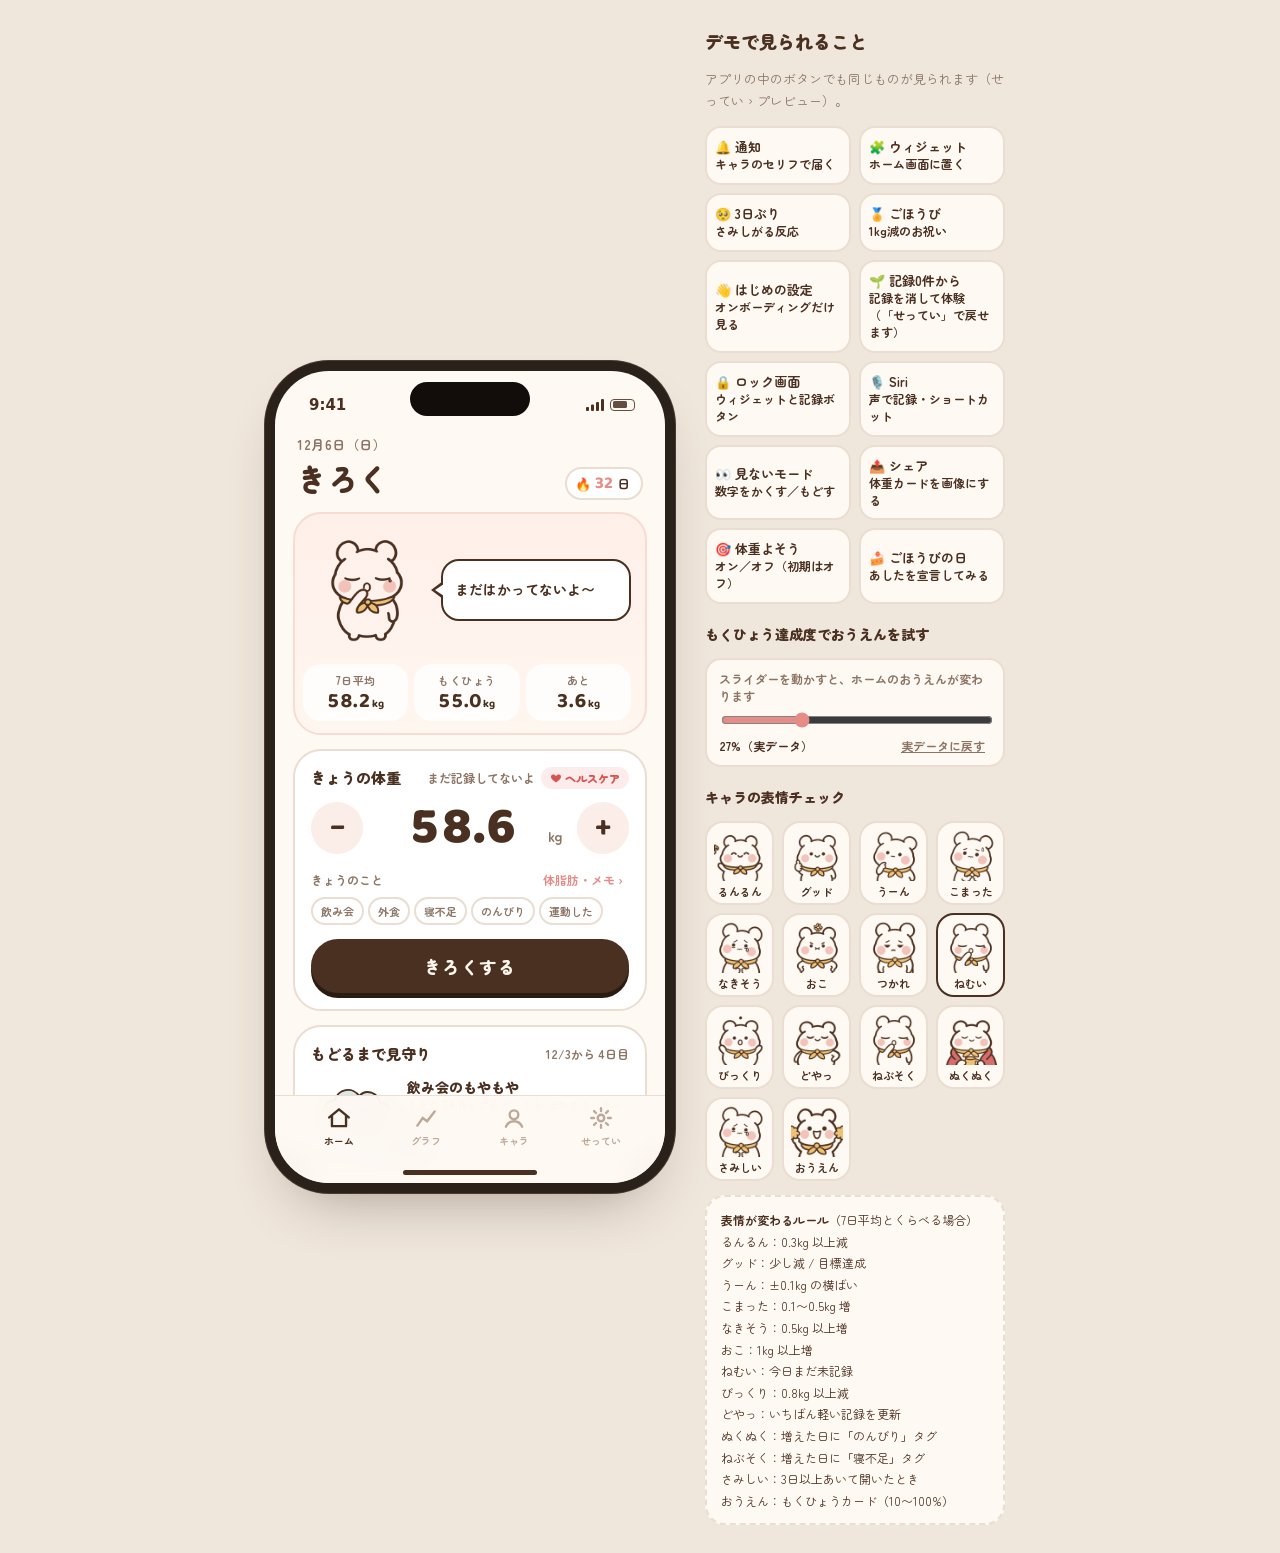
==== commit 733624a9: "Rename app to "たいかん！" and update related documentation. Introduce new features including lock screen" ====
--- a/kawaii-weight-demo/index.html
+++ b/kawaii-weight-demo/index.html
@@ -3,7 +3,7 @@
 <head>
 <meta charset="utf-8">
 <meta name="viewport" content="width=device-width, initial-scale=1, viewport-fit=cover">
-<title>かわいい体重管理</title>
+<title>たいかん！</title>
 <link rel="preconnect" href="https://fonts.googleapis.com">
 <link rel="stylesheet" href="https://fonts.googleapis.com/css2?family=Zen+Maru+Gothic:wght@500;700;900&family=Baloo+2:wght@600;700;800&display=swap">
 <link rel="stylesheet" href="css/style.css">
@@ -22,7 +22,7 @@
       <!-- ===== ホーム ===== -->
       <div class="screen" id="sc-home" role="tabpanel">
         <div class="top">
-          <div><div class="date" id="today"></div><h1>きろく</h1></div>
+          <div><div class="date" id="today"></div><h1>きろく<span class="hideBadge">見ないモード</span></h1></div>
           <div class="pill" title="連続記録日数">🔥<b id="streak">0</b>日</div>
         </div>
         <div class="demoBar" id="absentBar" hidden><span>デモ：3日ぶりにアプリを開いた状態を再現しています</span><button id="absentOff">もどす</button></div>
@@ -33,7 +33,7 @@
             <div class="doneInfo" id="doneInfo" hidden>
               <div class="big"><span id="dW">—</span><small>kg</small></div>
               <div class="delta" id="dDelta"></div>
-              <button class="editLink" id="dEdit">記録を修正</button>
+              <div class="doneLinks"><button class="shareBtn" id="dShareHome"><svg viewBox="0 0 24 24" fill="none" stroke="currentColor" stroke-width="2.4" stroke-linecap="round" stroke-linejoin="round"><path d="M12 15V3M7.5 7.5 12 3l4.5 4.5"/><path d="M5 12v7.5h14V12"/></svg>シェア</button><button class="editLink" id="dEdit">記録を修正</button></div>
             </div>
           </div>
           <div class="facePick" id="facePick" hidden>
@@ -41,13 +41,22 @@
             <div class="fpRow" id="fpRow" role="group" aria-label="きょうのきぶん"></div>
           </div>
           <div class="heroStats" id="heroStats">
-            <div class="hs"><span id="sDiffL">7日平均から</span><b id="sDiff">—</b></div>
-            <div class="hs"><span>もくひょう</span><b id="sGoal">—</b></div>
-            <div class="hs"><span>あと</span><b id="sLeft">—</b></div>
+            <div class="hs"><span id="sDiffL">7日平均から</span><b id="sDiff" class="nv">—</b></div>
+            <div class="hs"><span>もくひょう</span><b id="sGoal" class="nv">—</b></div>
+            <div class="hs"><span>あと</span><b id="sLeft" class="nv">—</b></div>
           </div>
         </section>
         <section class="card" id="recCard" aria-label="きょうの体重">
-          <h2>きょうの体重 <small id="recState">まだ記録してないよ</small></h2>
+          <h2>きょうの体重 <span style="display:flex;gap:6px;align-items:center"><small id="recState">まだ記録してないよ</small><button class="hkBtn" id="hkBtn" aria-label="ヘルスケアから体重を読みこむ"><svg viewBox="0 0 24 24" fill="currentColor"><path d="M12 21s-7.5-4.6-9.6-9.3C1 8.4 3 5 6.4 5c2 0 3.6 1.1 4.6 2.6h2C14 6.1 15.6 5 17.6 5 21 5 23 8.4 21.6 11.7 19.5 16.4 12 21 12 21z"/></svg>ヘルスケア</button></span></h2>
+          <div class="guess" id="guessBox">
+            <div class="gHead"><span>よそう</span><small id="gRef"></small></div>
+            <div class="gBtns" id="gBtns" role="group" aria-label="体重のよそう">
+              <button data-g="up" aria-pressed="false"><b>↑</b>ふえた</button>
+              <button data-g="same" aria-pressed="false"><b>→</b>おなじ</button>
+              <button data-g="down" aria-pressed="false"><b>↓</b>へった</button>
+            </div>
+            <div class="gBot" id="gBot"></div>
+          </div>
           <div class="stepper">
             <button class="stepBtn" id="minus" aria-label="0.1kg 減らす">−</button>
             <div class="weightVal"><input id="wInput" inputmode="decimal" aria-label="体重 (kg)"><span>kg</span></div>
@@ -57,6 +66,17 @@
           <div class="chips" id="homeTags"></div>
           <button class="save" id="save">きろくする</button>
         </section>
+        <section class="card" id="guessRes" aria-label="体重よそうの結果" hidden>
+          <h2>体重よそう <small id="grPts"></small></h2>
+          <div class="gRes" id="grBody"></div>
+          <div class="gFoot" id="grFoot"></div>
+        </section>
+        <section class="card watch" id="watchCard" aria-label="もどるまで見守り" hidden>
+          <h2>もどるまで見守り <small id="wSince"></small></h2>
+          <div class="wRow"><div class="cloud" id="wCloud"></div><div class="wTxt"><b id="wTitle"></b><small id="wSub"></small></div></div>
+          <div class="wBar"><i id="wBar" style="width:0"></i></div>
+        </section>
+        <section class="card treat" id="treatCard" aria-label="ごほうびの日" hidden></section>
         <section class="card goalCard" aria-label="もくひょうまで">
           <h2>もくひょうまで <span><b id="gPct">0</b><small> %</small></span></h2>
           <div class="track" id="track">
@@ -65,7 +85,7 @@
             <svg class="flagG" viewBox="0 0 26 42" aria-hidden="true"><rect x="3" y="2" width="2.5" height="40" rx="1.2" fill="#4A3020"/><path d="M5.5 3h17l-4 6 4 6h-17z" fill="#E58C86"/><circle cx="4.2" cy="2.5" r="2.5" fill="#F3CA89"/></svg>
             <span class="runner" id="gRunner"></span>
           </div>
-          <div class="trackLbl"><span>スタート <b id="gStart"></b></span><span>ゴール <b id="gGoal"></b></span></div>
+          <div class="trackLbl"><span>スタート <b id="gStart" class="nv"></b></span><span>ゴール <b id="gGoal" class="nv"></b></span></div>
           <button class="cheer" id="cheer" aria-label="おうえんメッセージ（タップで次のメッセージ）">
             <span class="cheerFace" id="cheerFace"></span>
             <span class="cheerTxt"><b id="cheerMsg"></b><small id="cheerSub"></small></span>
@@ -99,10 +119,10 @@
         <div class="stats" id="stats"></div>
         <section class="card">
           <h2>BMI <small id="bmiH">身長 160cm で計算</small></h2>
-          <div class="bmiRow"><div class="bmiNum" id="bmiNum">—</div><div class="bmiFace" id="bmiFace"></div></div>
+          <div class="bmiRow"><div class="bmiNum nv" id="bmiNum">—</div><div class="bmiFace" id="bmiFace"></div></div>
           <div class="gauge"><i style="width:18.5%"></i><i style="width:32.5%"></i><i style="width:25%"></i><i style="width:24%"></i><span class="mk" id="bmiMk"></span></div>
           <div class="gaugeLbl"><span style="left:18.5%">18.5</span><span style="left:51%">25</span><span style="left:76%">30</span></div>
-          <div class="fatLine"><span>体脂肪率（さいしん）</span><span id="fatNow">—</span></div>
+          <div class="fatLine"><span>体脂肪率（さいしん）</span><span id="fatNow" class="nv">—</span></div>
         </section>
         <section class="card">
           <h2>カレンダー
@@ -130,6 +150,18 @@
           <div class="bar"><i id="lvBar" style="width:0"></i></div>
           <div class="hint">毎日きろくすると、なかよし度が上がるよ</div>
         </section>
+        <section class="card" id="gmCard">
+          <h2>体重よそう <small id="gmPts"></small></h2>
+          <div class="lv"><b id="gmLv">Lv.1</b><span id="gmTitle" style="font-weight:700"></span></div>
+          <div class="bar"><i id="gmBar" style="width:0"></i></div>
+          <div class="gFoot" id="gmFoot"></div>
+          <div class="hint">はかる前に、まえの記録より「ふえた・おなじ・へった」を当てるゲーム。±0.1kg までは「おなじ」。あたると 10pt、キャラとちがうよそうで当てると +5pt</div>
+        </section>
+        <section class="card">
+          <h2>はらした もやもや <small id="clCount"></small></h2>
+          <ul class="clList" id="clList"></ul>
+          <div class="hint">飲み会・外食・ごほうびの日のあとに増えてから、もとの体重にもどるまでの日数だよ</div>
+        </section>
         <section class="card">
           <h2>ごほうび <small id="badgeCount"></small></h2>
           <div class="badges" id="badges"></div>
@@ -172,9 +204,26 @@
           </div>
         </div>
         <div class="group">
-          <h3>ウィジェット</h3>
-          <div class="list">
+          <h3>あそび</h3>
+          <div class="list">
+            <div class="row"><span class="ri" style="background:#FFF3D9">🎯</span><label for="optGame" class="lbl">体重よそう<small>はかる前に「ふえた・おなじ・へった」を当てるゲーム</small></label><input type="checkbox" class="sw" id="optGame" data-opt="game"></div>
+          </div>
+          <div class="hint" style="margin:6px 14px 0">オンにすると、ホームの体重入力に「よそう」が出るよ。あたるとポイントがたまって、キャラタブに成績が出るよ</div>
+        </div>
+        <div class="group">
+          <h3>見ないモード</h3>
+          <div class="list">
+            <div class="row"><span class="ri" style="background:#F3EEE9">👀</span><label for="optHide">体重の数字をかくす</label><input type="checkbox" class="sw" id="optHide" data-opt="hide"></div>
+          </div>
+          <div class="hint" style="margin:6px 14px 0">数字を見たくない日に。体重はぼかして、キャラの表情とことばだけで伝えるよ。記録はいつもどおりできるよ</div>
+        </div>
+        <div class="group">
+          <h3>iPhone とのれんけい</h3>
+          <div class="list">
+            <div class="row"><span class="ri" style="background:#FDECEC">❤️</span><label for="optHealth" class="lbl">ヘルスケアと同期<small>体重計アプリの記録を読みこみ、ここでの記録も書きこむよ</small></label><input type="checkbox" class="sw" id="optHealth" data-opt="health"></div>
             <button class="row" data-preview="widget"><span class="ri" style="background:#E6F4F5">🧩</span><span class="lbl">ホーム画面ウィジェット<span class="preTag">プレビュー</span><small>きょうの表情と体重が見られるよ</small></span><span class="chev">›</span></button>
+            <button class="row" data-preview="lock"><span class="ri" style="background:#E6F4F5">🔒</span><span class="lbl">ロック画面ウィジェット<span class="preTag">プレビュー</span><small>ロックしたまま見られて、1タップで記録できるよ</small></span><span class="chev">›</span></button>
+            <button class="row" data-preview="siri"><span class="ri" style="background:#EFEAF8">🎙️</span><span class="lbl">Siri・ショートカット<span class="preTag">プレビュー</span><small>「Hey Siri、体重を52キロで記録」</small></span><span class="chev">›</span></button>
           </div>
         </div>
         <div class="group">
@@ -197,7 +246,7 @@
         </div>
         <div class="group">
           <h3>このアプリについて</h3>
-          <div class="list"><div class="row"><span class="lbl">バージョン</span><span style="font-family:var(--font-num);font-weight:700;color:var(--ink-soft)">0.4 デモ</span></div></div>
+          <div class="list"><div class="row"><span class="lbl">バージョン</span><span style="font-family:var(--font-num);font-weight:700;color:var(--ink-soft)">0.5 デモ</span></div></div>
         </div>
         <div class="bye" id="bye"></div>
       </div>
@@ -217,15 +266,16 @@
       <div class="dStage">
         <div class="bubble b fix" id="dBubble"></div>
         <div class="dChar" id="dChar"></div>
-        <div class="dBig"><span id="dWeight"></span><small>kg</small></div>
+        <div class="dBig nv"><span id="dWeight"></span><small>kg</small></div>
         <div class="dSub" id="dSub"></div>
-      </div>
-      <div class="dMetrics" id="dMetrics"></div>
+        <button class="dShare" id="dShareDay"><svg viewBox="0 0 24 24" fill="none" stroke="currentColor" stroke-width="2.4" stroke-linecap="round" stroke-linejoin="round"><path d="M12 15V3M7.5 7.5 12 3l4.5 4.5"/><path d="M5 12v7.5h14V12"/></svg>この日をカードにしてシェア</button>
+      </div>
+      <div class="dMetrics nvb" id="dMetrics"></div>
       <section class="card">
         <h2>前後1週間 <small>この日を●で表示</small></h2>
         <svg class="chart" id="dChart" viewBox="0 0 320 150" role="img" aria-label="前後1週間の体重グラフ"></svg>
       </section>
-      <section class="card dMemo"><h2>この日のこと</h2><div class="chips" id="dTags"></div><p id="dMemoTxt"></p></section>
+      <section class="card dMemo"><h2>この日のこと</h2><div class="chips" id="dTags"></div><p id="dMemoTxt"></p><p class="dGuess" id="dGuess" hidden></p></section>
       <div class="dPN"><button id="dPrev"></button><button id="dNext"></button></div>
     </section>
 
@@ -276,10 +326,31 @@
       <button class="del" id="shDel">この日の記録を削除</button>
     </section>
 
+    <!-- シェア -->
+    <div class="back" id="shareBack"></div>
+    <section class="sheet" id="shareSheet" role="dialog" aria-modal="true" aria-label="カードをシェア" inert>
+      <div class="grab" aria-hidden="true"></div>
+      <div class="shHead"><span style="width:32px"></span><h3>カードをシェア</h3><button class="close" id="shareClose" aria-label="とじる">×</button></div>
+      <div class="shPrev"><canvas id="shareCv" width="1080" height="1350" role="img" aria-label="シェア用のカード"></canvas></div>
+      <div class="shOpts">
+        <div class="line"><span>カード</span><span class="seg" role="group" aria-label="カードの種類" id="shKind"><button data-kind="day" aria-pressed="true">この日</button><button data-kind="week" aria-pressed="false">1週間</button></span></div>
+        <div class="line"><label for="shNum">体重の数字をのせる</label><input type="checkbox" class="sw" id="shNum"></div>
+        <div class="line"><span>いろ</span><span class="swatches" id="shBg"></span></div>
+      </div>
+      <div class="shTargets" id="shTargets">
+        <button data-t="LINE"><i style="background:#4CC764">LINE</i>LINE</button>
+        <button data-t="X"><i style="background:#1F1A17">X</i>X</button>
+        <button data-t="Instagram"><i style="background:linear-gradient(45deg,#F5A35C,#E0526F,#9B5BD0)">IG</i>Instagram</button>
+        <button data-t="メッセージ"><i style="background:#5BC56B">💬</i>メッセージ</button>
+        <button data-t="save"><i style="background:#8C7564">⤓</i>画像を保存</button>
+      </div>
+      <div class="shNote">体重の数字は、のせるを選んだときだけカードに入ります。<br>デモでは共有先は動きません（実機では iPhone の共有メニューが開きます）</div>
+    </section>
+
     <!-- 通知プレビュー -->
     <button class="notif" id="notif" aria-label="通知（タップでとじる）" tabindex="-1">
       <span class="appIcon" id="notifIcon"></span>
-      <span class="nb"><span class="nt"><span>かわいい体重管理</span><span>いま</span></span><span class="nh" id="notifTitle"></span><br><span id="notifBody"></span></span>
+      <span class="nb"><span class="nt"><span>たいかん！</span><span>いま</span></span><span class="nh" id="notifTitle"></span><br><span id="notifBody"></span></span>
     </button>
 
     <!-- ウィジェットプレビュー（ホーム画面） -->
@@ -287,6 +358,11 @@
       <div class="sbGrid" id="sbGrid"></div>
       <div class="sbNote"><span>ウィジェットのみため（プレビュー）。実機ではiPhoneのホーム画面に置けます</span><button id="sbClose">アプリにもどる</button></div>
     </div>
+
+    <!-- ロック画面プレビュー -->
+    <div class="ov lock" id="lockOv" aria-hidden="true" inert></div>
+    <!-- Siri プレビュー -->
+    <div class="ov siri" id="siriOv" aria-hidden="true" inert></div>
 
     <!-- ごほうび -->
     <div class="reward" id="reward" aria-hidden="true" inert>
@@ -312,6 +388,12 @@
       <button data-preview="reward"><b>🏅 ごほうび</b>1kg減のお祝い</button>
       <button data-preview="onb"><b>👋 はじめの設定</b>オンボーディングだけ見る</button>
       <button data-preview="fresh"><b>🌱 記録0件から</b>記録を消して体験（「せってい」で戻せます）</button>
+      <button data-preview="lock"><b>🔒 ロック画面</b>ウィジェットと記録ボタン</button>
+      <button data-preview="siri"><b>🎙️ Siri</b>声で記録・ショートカット</button>
+      <button data-preview="hide"><b>👀 見ないモード</b>数字をかくす／もどす</button>
+      <button data-preview="share"><b>📤 シェア</b>体重カードを画像にする</button>
+      <button data-preview="game"><b>🎯 体重よそう</b>オン／オフ（初期はオフ）</button>
+      <button data-preview="treatDemo"><b>🍰 ごほうびの日</b>あしたを宣言してみる</button>
     </div>
     <h4>もくひょう達成度でおうえんを試す</h4>
     <div class="slider">
--- a/kawaii-weight-demo/css/style.css
+++ b/kawaii-weight-demo/css/style.css
@@ -28,6 +28,7 @@
   padding-left:max(16px,env(safe-area-inset-left,0px));padding-right:max(16px,env(safe-area-inset-right,0px));
   -webkit-tap-highlight-color:transparent}
 *{box-sizing:border-box}
+[hidden]{display:none!important}
 button{font:inherit;color:inherit;border:0;background:none;cursor:pointer}
 button:focus-visible,input:focus-visible,textarea:focus-visible{outline:3px solid var(--rose);outline-offset:2px}
 
@@ -108,6 +109,128 @@
 .hs small{font-size:11px;font-weight:700;margin-left:1px}
 .down{color:var(--mint-ink)}.up{color:var(--up)}
 
+
+/* ---------- 体重よそう ---------- */
+.guess{background:var(--blush);border-radius:18px;padding:6px 6px 6px 12px;margin-bottom:10px;display:grid;grid-template-columns:auto 1fr;gap:8px;align-items:center}
+.gHead{display:flex;flex-direction:column;font-size:13px;font-weight:900;line-height:1.25}
+.gHead small{font-size:10px;color:var(--ink-soft);font-weight:700;white-space:nowrap}
+.gBtns{display:grid;grid-template-columns:repeat(3,1fr);gap:5px}
+.gBtns button{background:var(--card);border:2px solid var(--line);border-radius:14px;padding:6px 2px;font-size:12px;font-weight:900;display:flex;align-items:center;justify-content:center;gap:2px;position:relative;transition:.15s;white-space:nowrap}
+.gBtns button b{font-family:var(--font-num);font-size:15px;line-height:1}
+.gBtns button[aria-pressed="true"]{background:var(--cheek);border-color:var(--ink)}
+.gBtns .botMk{position:absolute;top:-9px;right:-4px;background:var(--mint-ink);color:#fff;font-size:9px;border-radius:6px;padding:0 5px;font-weight:900;line-height:1.6}
+.gBot{display:none}
+#recCard .chips{gap:4px;flex-wrap:nowrap}
+#recCard .chip{padding:4px 8px;font-size:11px;white-space:nowrap}
+.gRes{display:grid;grid-template-columns:auto 1fr auto;gap:10px;align-items:center}
+.gStamp{width:56px;height:56px;border-radius:50%;display:grid;place-items:center;font-weight:900;font-size:13px;line-height:1.1;text-align:center;background:var(--rose);color:#fff;transform:rotate(-8deg);box-shadow:0 0 0 3px #fff,0 0 0 5px var(--rose)}
+.gStamp.miss{background:#F6EEE7;color:var(--ink-soft);box-shadow:0 0 0 3px #fff,0 0 0 5px #EADDD1}
+.gTxt{min-width:0}
+.gTxt b{display:block;font-size:14px;font-weight:900;line-height:1.45}
+.gTxt small{display:block;font-size:11px;color:var(--ink-soft);font-weight:700;line-height:1.5}
+.gPts{font-family:var(--font-num);font-size:22px;font-weight:800;color:var(--rose);white-space:nowrap}
+.gFoot{display:flex;gap:6px;margin-top:12px}
+.gFoot span{flex:1;background:var(--paper);border-radius:14px;padding:6px 4px;text-align:center;font-size:10px;font-weight:700;color:var(--ink-soft);min-width:0}
+.gFoot b{display:block;font-family:var(--font-num);font-size:16px;color:var(--ink);line-height:1.25}
+/* ---------- もどるまで見守り ---------- */
+.watch{background:linear-gradient(180deg,#EAF5F7,#FFFFFF 80%);border-color:#D5EAEC}
+.watch.clear{background:linear-gradient(180deg,#FFF6DC,#FFFFFF 80%);border-color:#F6E3B5}
+.wRow{display:grid;grid-template-columns:86px 1fr;gap:10px;align-items:center}
+.cloud{width:86px;height:60px;display:grid;place-items:center}
+.cloud svg{width:100%;height:100%;transition:transform .5s;transform-origin:50% 60%}
+.wTxt{min-width:0}
+.wTxt b{font-size:14px;font-weight:900;display:block}
+.wTxt small{font-size:11px;color:var(--ink-soft);font-weight:700;display:block;line-height:1.55}
+.wBar{height:10px;border-radius:999px;background:#E3EEF0;margin-top:10px;overflow:hidden}
+.wBar i{display:block;height:100%;background:linear-gradient(90deg,var(--sky),var(--mint-ink));border-radius:999px;transition:width .6s}
+.watch.clear .wBar i{background:linear-gradient(90deg,var(--gold),#E9A94F)}
+.clList{list-style:none;margin:0;padding:0;display:flex;flex-direction:column;gap:6px}
+.clList li{display:flex;justify-content:space-between;align-items:center;gap:8px;font-size:12px;font-weight:700;background:var(--paper);border-radius:12px;padding:7px 10px}
+.clList li b{font-family:var(--font-num);font-size:14px;color:var(--mint-ink);white-space:nowrap}
+.clList li.now b{color:#6E9AA3}
+/* ---------- ごほうびの日 ---------- */
+.treat{display:flex;align-items:center;gap:10px;padding:12px 14px}
+.treat .ti{width:40px;height:40px;border-radius:14px;background:#FFF3D9;display:grid;place-items:center;flex:none}
+.treat .tt{flex:1;min-width:0;font-size:11px;font-weight:700;color:var(--ink-soft);line-height:1.5}
+.treat .tt b{display:block;color:var(--ink);font-size:14px;font-weight:900}
+.treat button{background:var(--ink);color:#FFF6EE;border-radius:999px;padding:7px 12px;font-size:12px;font-weight:900;white-space:nowrap}
+.treat.on{background:#FFF8EC;border-color:var(--gold)}
+.treat.on button{background:var(--card);color:var(--ink);border:2px solid var(--line)}
+.cal .cell .cake{position:absolute;top:2px;left:3px;font-size:9px;line-height:1}
+.dGuess{margin:8px 0 0!important;font-size:12px!important;color:var(--ink-soft)}
+/* ---------- ヘルスケア ---------- */
+.hkBtn{display:inline-flex;align-items:center;gap:3px;font-size:11px;font-weight:900;color:#D9534F;background:#FDECEC;border-radius:999px;padding:3px 9px;white-space:nowrap}
+.hkBtn svg{width:12px;height:12px}
+/* ---------- 見ないモード：体重の数字をぼかす ---------- */
+.phone.hideNum .nv,.phone.hideNum .nvb b,.phone.hideNum .stat b,.phone.hideNum .hist .w,.phone.hideNum .cal .cell .w,.phone.hideNum .wdg .wn,.phone.hideNum .wdg .wd{filter:blur(7px);user-select:none}
+.phone.hideNum .chart text.yl{display:none}
+.phone.hideNum #wInput{-webkit-text-security:disc}
+.phone.hideNum #dW{font-family:var(--font-ui);font-size:24px;font-weight:900}
+.phone.hideNum .doneInfo .big small{display:none}
+.hideBadge{display:none;font-size:10px;font-weight:900;background:var(--ink);color:#FFF6EE;border-radius:999px;padding:2px 8px;margin-left:6px;vertical-align:4px}
+.phone.hideNum .hideBadge{display:inline-block}
+/* ---------- ロック画面・Siri プレビュー ---------- */
+.ov{position:absolute;inset:0;z-index:12;opacity:0;pointer-events:none;transform:scale(1.04);transition:opacity .3s,transform .3s;display:flex;flex-direction:column}
+.ov.open{opacity:1;pointer-events:auto;transform:none}
+.lock{background:linear-gradient(170deg,#3B2B25 0%,#6E4C40 50%,#C9918A 100%);color:#fff;padding:62px 22px 30px;align-items:center}
+.lkDate{font-size:17px;font-weight:700;opacity:.92}
+.lkTime{font-family:system-ui,sans-serif;font-size:90px;font-weight:700;line-height:1;letter-spacing:-2px;margin:0 0 14px}
+.lkInline{font-size:13px;font-weight:700;opacity:.9;margin-bottom:2px}
+.lkW{display:flex;gap:10px;width:100%;justify-content:center;align-items:stretch}
+.lkC{width:72px;height:72px;border-radius:50%;background:rgba(255,255,255,.2);display:grid;place-items:center;flex:none;position:relative}
+.lkC .f{width:52px;height:52px;border-radius:50%;background:#FFF6EE;display:grid;place-items:center;overflow:hidden}
+.lkC .f svg{width:46px;height:46px}
+.lkC .ring{position:absolute;inset:4px}
+.lkC .rt{font-family:var(--font-num);font-size:17px;font-weight:800;line-height:1;text-align:center}
+.lkC .rt small{display:block;font-family:var(--font-ui);font-size:8px;font-weight:700;opacity:.85}
+.lkR{flex:0 1 150px;border-radius:20px;background:rgba(255,255,255,.2);padding:8px 12px;display:flex;flex-direction:column;justify-content:center;line-height:1.25;min-width:0}
+.lkR small{font-size:10px;font-weight:700;opacity:.85}
+.lkR b{font-family:var(--font-num);font-size:24px;font-weight:800}
+.lkR b small{font-size:11px}
+.lkCtl{margin-top:auto;display:flex;justify-content:space-between;width:100%;padding:0 26px 10px}
+.lkCtl span{width:52px;height:52px;border-radius:50%;background:rgba(30,20,16,.45);display:grid;place-items:center;font-size:20px;position:relative}
+.lkCtl .rec svg{width:40px;height:40px}
+.lkCtl .rec i{position:absolute;bottom:-18px;font-style:normal;font-size:10px;font-weight:700;white-space:nowrap}
+.lock .sbNote{margin-top:26px;width:100%}
+.siri{background:rgba(40,28,22,.86);backdrop-filter:blur(10px);-webkit-backdrop-filter:blur(10px);padding:70px 14px 30px;justify-content:flex-end;color:#fff}
+.siriSay{font-size:21px;font-weight:700;text-align:center;line-height:1.45;margin:0 10px 16px}
+.siriSay small{display:block;font-size:12px;opacity:.75;font-weight:700}
+.siriCard{background:rgba(255,250,246,.97);border-radius:26px;padding:12px 14px;display:grid;grid-template-columns:76px 1fr;gap:10px;align-items:center;color:var(--ink)}
+.siriCard .f{width:76px;height:76px}
+.siriCard .f svg{width:100%;height:100%}
+.siriCard b{display:block;font-size:16px;font-weight:900}
+.siriCard small{display:block;font-size:12px;font-weight:700;color:var(--ink-soft);line-height:1.5}
+.siriCard .ap{font-size:10px;color:var(--ink-soft);font-weight:700}
+.siriList{background:rgba(255,250,246,.93);border-radius:22px;padding:12px 14px;margin-top:10px;color:var(--ink)}
+.siriList h4{margin:0 0 6px;font-size:12px;font-weight:900;color:var(--ink-soft)}
+.siriList ul{margin:0;padding:0;list-style:none;display:flex;flex-direction:column;gap:5px}
+.siriList li{font-size:13px;font-weight:700;background:#fff;border-radius:12px;padding:6px 10px}
+.siriList .sc{display:grid;grid-template-columns:1fr 1fr;gap:6px;margin-top:8px}
+.siriList .sc span{background:linear-gradient(135deg,#E58C86,#F3CA89);color:#fff;border-radius:14px;padding:8px 10px;font-size:12px;font-weight:900;line-height:1.3}
+.siriList .sc span small{display:block;font-size:10px;opacity:.9}
+.siriGlow{height:8px;border-radius:999px;background:linear-gradient(90deg,#F9D2CC,#E58C86,#B4E1E4,#F3CA89,#F9D2CC);margin:14px 20px 0;filter:blur(2px)}
+.siri .sbNote{margin-top:12px}
+
+/* ---------- シェア ---------- */
+.doneLinks{display:flex;gap:12px;align-items:center}
+.shareBtn{display:inline-flex;align-items:center;gap:4px;font-size:12px;font-weight:900;color:#FFF6EE;background:var(--rose);border-radius:999px;padding:5px 11px 5px 9px;margin-top:4px}
+.shareBtn svg{width:14px;height:14px}
+.dShare{display:inline-flex;align-items:center;gap:4px;margin-top:10px;font-size:12px;font-weight:900;color:var(--rose);background:var(--card);border:2px solid var(--cheek);border-radius:999px;padding:5px 12px}
+.dShare svg{width:14px;height:14px}
+#shareSheet{z-index:14}
+#shareBack{z-index:13}
+.shPrev{display:flex;justify-content:center;margin-top:6px}
+.shPrev canvas{width:auto;height:330px;max-width:100%;aspect-ratio:4/5;border-radius:18px;box-shadow:0 10px 26px -12px rgba(74,48,32,.45);background:var(--blush)}
+.shOpts{display:flex;flex-direction:column;gap:10px;margin-top:14px}
+.shOpts .line{display:flex;justify-content:space-between;align-items:center;gap:10px;font-size:13px;font-weight:900}
+.swatches{display:flex;gap:8px}
+.swatches button{width:30px;height:30px;border-radius:50%;border:3px solid #fff;box-shadow:0 0 0 2px var(--line)}
+.swatches button[aria-pressed="true"]{box-shadow:0 0 0 2.5px var(--ink)}
+.shTargets{display:grid;grid-template-columns:repeat(5,1fr);gap:6px;margin-top:16px}
+.shTargets button{display:flex;flex-direction:column;align-items:center;gap:5px;font-size:10px;font-weight:700;color:var(--ink-soft)}
+.shTargets i{width:50px;height:50px;border-radius:14px;display:grid;place-items:center;font-style:normal;font-weight:900;font-size:13px;color:#fff}
+.shNote{font-size:11px;font-weight:700;color:var(--ink-soft);text-align:center;margin-top:10px;line-height:1.6}
+
 /* ---------- cards ---------- */
 .card{background:var(--card);border:2px solid var(--line);border-radius:28px;padding:16px;margin-top:14px}
 .card h2{margin:0 0 10px;font-size:15px;font-weight:900;display:flex;justify-content:space-between;align-items:center;gap:8px}
@@ -188,7 +311,7 @@
 /* ---------- graph screen ---------- */
 .stats{display:grid;grid-template-columns:1fr 1fr;gap:10px;margin-top:14px}
 .stat{background:var(--card);border:2px solid var(--line);border-radius:22px;padding:12px 14px}
-.stat span{display:block;font-size:11px;font-weight:700;color:var(--ink-soft);letter-spacing:.06em}
+.stat > span{display:block;font-size:11px;font-weight:700;color:var(--ink-soft);letter-spacing:.06em}
 .stat b{font-family:var(--font-num);font-size:26px;font-weight:700;font-variant-numeric:tabular-nums;line-height:1.25}
 .stat small{font-size:12px;font-weight:700;margin-left:2px}
 .stat em{display:block;font-style:normal;font-size:11px;color:var(--ink-soft);font-weight:700}
